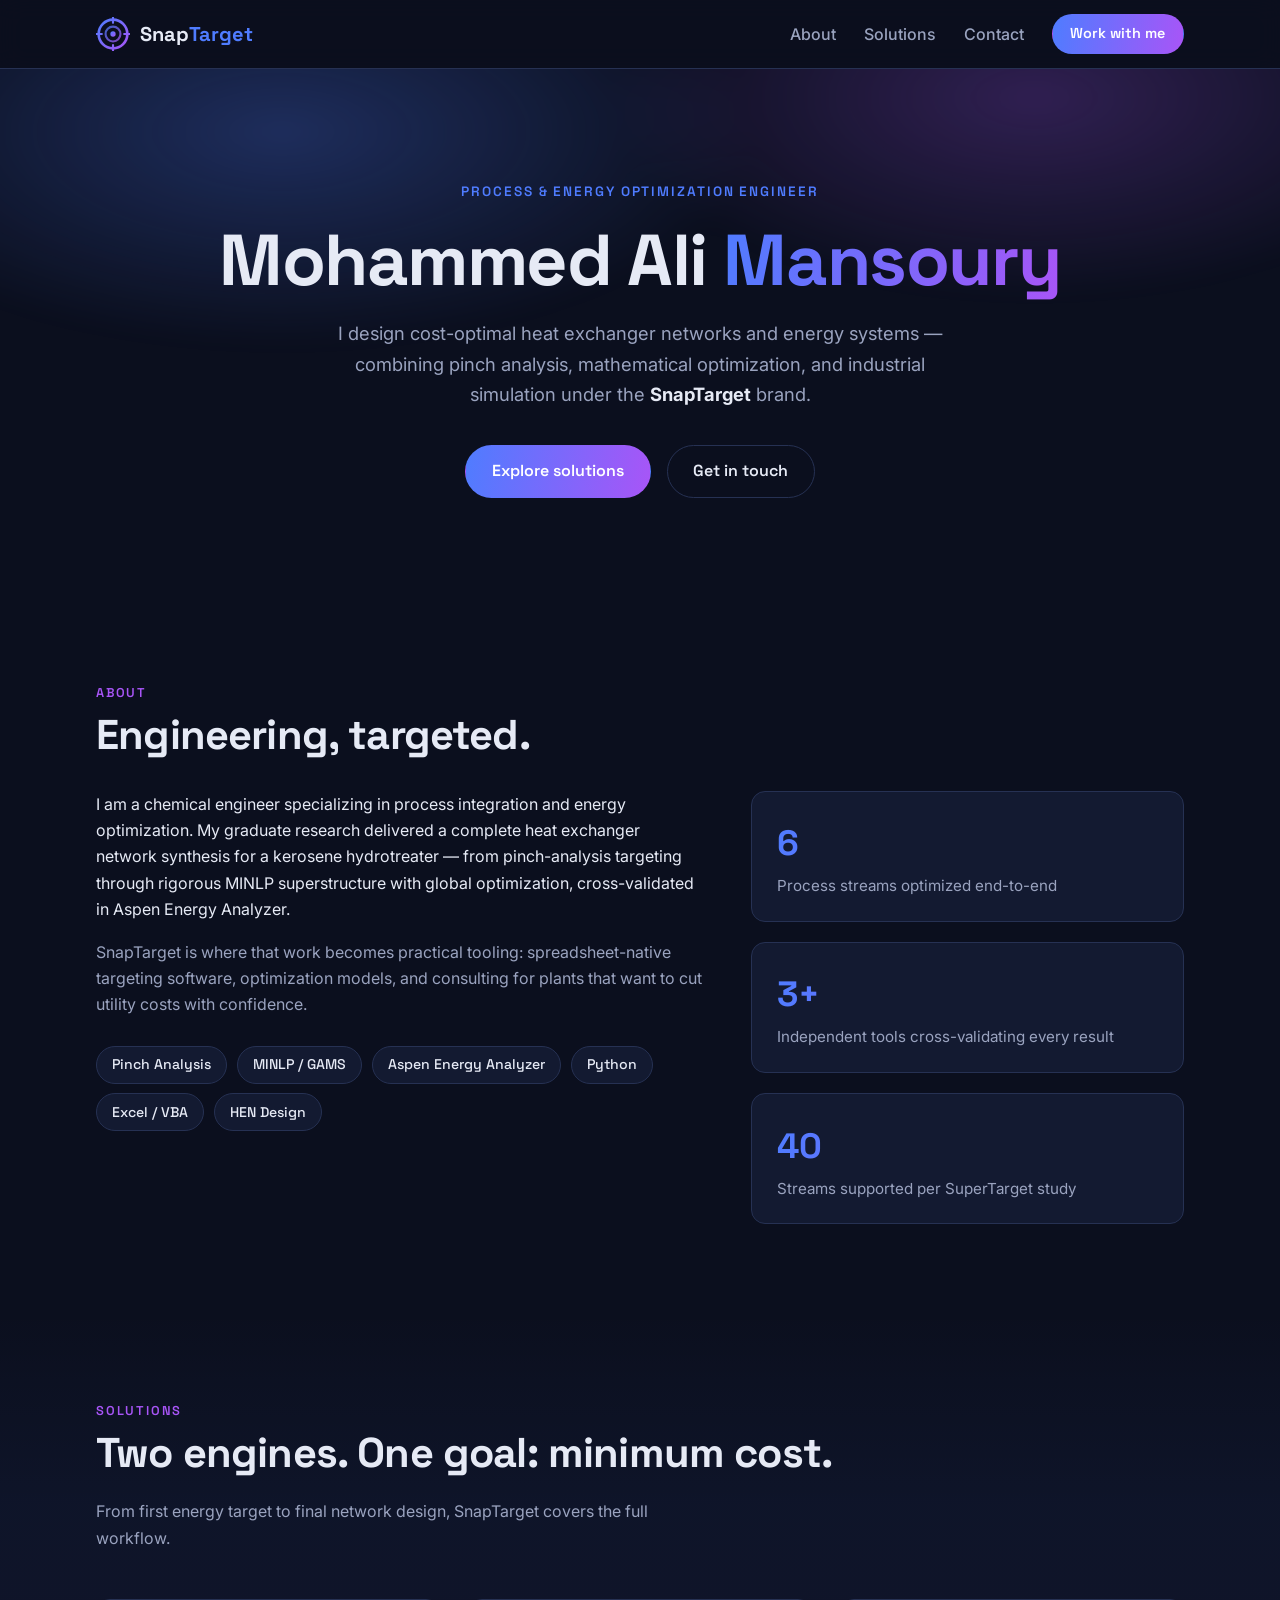
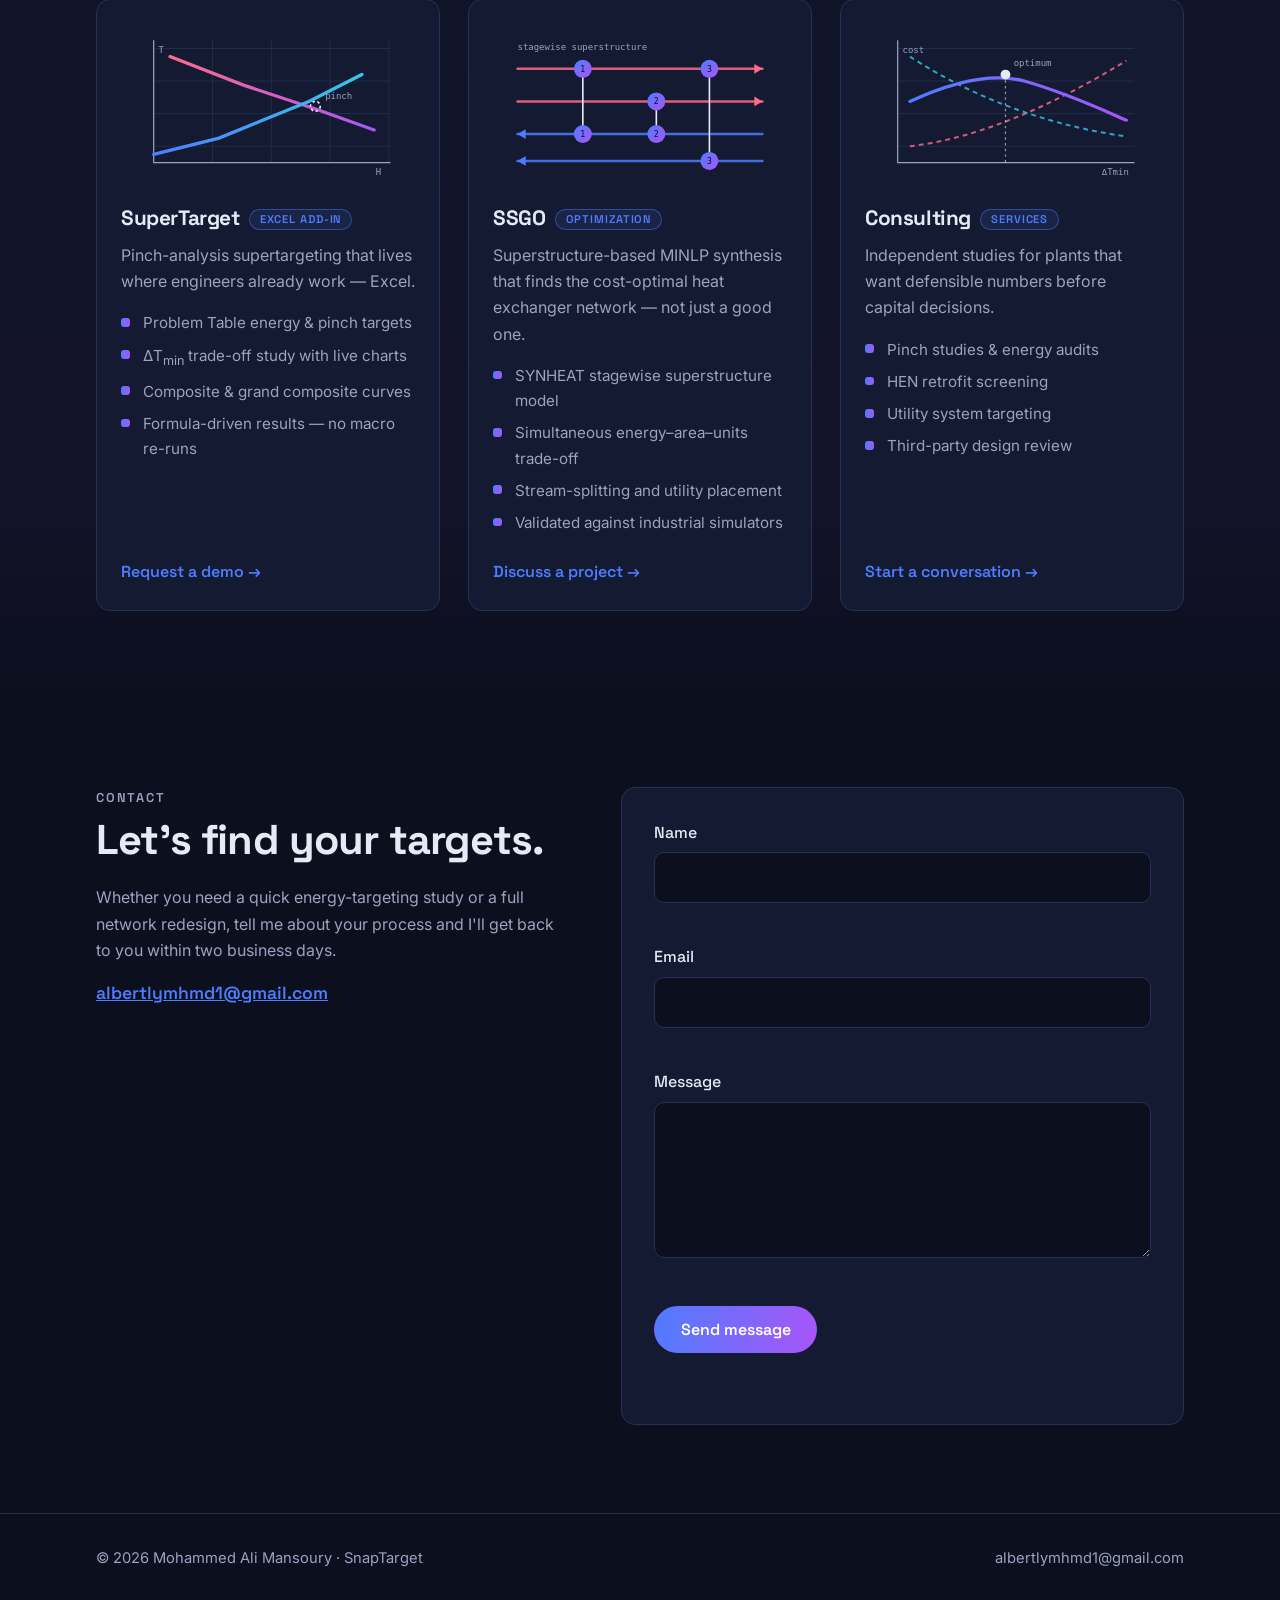
==== index.html @ 96bc67f3 "SnapTarget site: initial public release Co-Authored-By: Claude Fable 5 <noreply@anthropic.com>" ====
<!DOCTYPE html>
<html lang="en">
<head>
  <meta charset="UTF-8">
  <meta name="viewport" content="width=device-width, initial-scale=1.0">
  <meta name="description" content="SnapTarget — process &amp; energy optimization engineering by Mohammed Ali Mansoury. Pinch analysis, heat exchanger network synthesis, SuperTarget Excel add-in, and SSGO superstructure optimization.">
  <title>SnapTarget — Mohammed Ali Mansoury | Process &amp; Energy Optimization</title>

  <!-- Social link previews -->
  <meta property="og:type" content="website">
  <meta property="og:url" content="https://mohammad-ali02.github.io/snaptarget/">
  <meta property="og:title" content="SnapTarget — Mohammed Ali Mansoury | Process &amp; Energy Optimization">
  <meta property="og:description" content="Pinch analysis, heat exchanger network synthesis, the SuperTarget Excel add-in, and SSGO superstructure optimization — cost-optimal energy systems, engineered.">
  <meta property="og:image" content="https://mohammad-ali02.github.io/snaptarget/img/og-image.png">
  <meta property="og:image:width" content="1200">
  <meta property="og:image:height" content="630">
  <meta name="twitter:card" content="summary_large_image">
  <link rel="canonical" href="https://mohammad-ali02.github.io/snaptarget/">
  <meta name="theme-color" content="#0b0f1e">

  <!-- Fonts: Space Grotesk (headings) + Inter (body) -->
  <link rel="preconnect" href="https://fonts.googleapis.com">
  <link rel="preconnect" href="https://fonts.gstatic.com" crossorigin>
  <link href="https://fonts.googleapis.com/css2?family=Inter:wght@400;500;600&family=Space+Grotesk:wght@500;600;700&display=swap" rel="stylesheet">

  <link rel="stylesheet" href="css/style.css">
  <link rel="icon" type="image/svg+xml" href="img/logo-mark.svg">
</head>
<body>
  <a class="skip-link" href="#main">Skip to main content</a>

  <!-- ============ HEADER / NAV ============ -->
  <header class="site-header">
    <nav class="nav container" aria-label="Main navigation">
      <a class="brand" href="#top" aria-label="SnapTarget — home">
        <img src="img/logo-mark.svg" alt="" width="34" height="34">
        <span class="brand-name">Snap<span class="brand-accent">Target</span></span>
      </a>

      <button class="nav-toggle" aria-expanded="false" aria-controls="nav-menu">
        <span class="sr-only">Toggle navigation menu</span>
        <span class="nav-toggle-bar" aria-hidden="true"></span>
        <span class="nav-toggle-bar" aria-hidden="true"></span>
        <span class="nav-toggle-bar" aria-hidden="true"></span>
      </button>

      <ul id="nav-menu" class="nav-menu">
        <li><a href="#about">About</a></li>
        <li><a href="#solutions">Solutions</a></li>
        <li><a href="#contact">Contact</a></li>
        <li><a class="btn btn-sm btn-primary" href="#contact">Work with me</a></li>
      </ul>
    </nav>
  </header>

  <main id="main">
    <!-- ============ HERO ============ -->
    <section class="hero" id="top">
      <div class="hero-glow" aria-hidden="true"></div>
      <div class="container hero-inner">
        <p class="hero-kicker reveal">Process &amp; Energy Optimization Engineer</p>
        <h1 class="hero-title reveal">Mohammed Ali <span class="gradient-text">Mansoury</span></h1>
        <p class="hero-tagline reveal">
          I design cost-optimal heat exchanger networks and energy systems —
          combining pinch analysis, mathematical optimization, and industrial
          simulation under the <strong>SnapTarget</strong> brand.
        </p>
        <div class="hero-cta reveal">
          <a class="btn btn-primary" href="#solutions">Explore solutions</a>
          <a class="btn btn-ghost" href="#contact">Get in touch</a>
        </div>
      </div>
    </section>

    <!-- ============ ABOUT ============ -->
    <section class="section" id="about" aria-labelledby="about-title">
      <div class="container">
        <p class="section-kicker reveal">About</p>
        <h2 class="section-title reveal" id="about-title">Engineering, targeted.</h2>

        <div class="about-grid">
          <div class="about-text reveal">
            <p>
              I am a chemical engineer specializing in process integration and
              energy optimization. My graduate research delivered a complete
              heat exchanger network synthesis for a kerosene hydrotreater —
              from pinch-analysis targeting through rigorous MINLP superstructure
              with global optimization, cross-validated in Aspen Energy Analyzer.
            </p>
            <p>
              SnapTarget is where that work becomes practical tooling:
              spreadsheet-native targeting software, optimization models, and
              consulting for plants that want to cut utility costs with confidence.
            </p>
            <ul class="chips" aria-label="Core skills">
              <li>Pinch Analysis</li>
              <li>MINLP / GAMS</li>
              <li>Aspen Energy Analyzer</li>
              <li>Python</li>
              <li>Excel / VBA</li>
              <li>HEN Design</li>
            </ul>
          </div>

          <div class="stats reveal" role="list" aria-label="Highlights">
            <div class="stat" role="listitem">
              <span class="stat-value gradient-text">6</span>
              <span class="stat-label">Process streams optimized end-to-end</span>
            </div>
            <div class="stat" role="listitem">
              <span class="stat-value gradient-text">3+</span>
              <span class="stat-label">Independent tools cross-validating every result</span>
            </div>
            <div class="stat" role="listitem">
              <span class="stat-value gradient-text">40</span>
              <span class="stat-label">Streams supported per SuperTarget study</span>
            </div>
          </div>
        </div>
      </div>
    </section>

    <!-- ============ SOLUTIONS ============ -->
    <section class="section section-alt" id="solutions" aria-labelledby="solutions-title">
      <div class="container">
        <p class="section-kicker reveal">Solutions</p>
        <h2 class="section-title reveal" id="solutions-title">Two engines. One goal: minimum cost.</h2>
        <p class="section-lead reveal">
          From first energy target to final network design, SnapTarget covers the
          full workflow.
        </p>

        <div class="cards">
          <!-- SuperTarget -->
          <article class="card reveal">
            <img class="card-art" src="img/supertarget.svg" alt="Illustration of composite curves and a trade-off chart" width="360" height="200">
            <h3 class="card-title">SuperTarget <span class="tag">Excel Add-in</span></h3>
            <p>Pinch-analysis supertargeting that lives where engineers already work — Excel.</p>
            <ul class="card-list">
              <li>Problem Table energy &amp; pinch targets</li>
              <li>ΔT<sub>min</sub> trade-off study with live charts</li>
              <li>Composite &amp; grand composite curves</li>
              <li>Formula-driven results — no macro re-runs</li>
            </ul>
            <a class="card-link" href="#contact">Request a demo <span aria-hidden="true">→</span></a>
          </article>

          <!-- SSGO -->
          <article class="card reveal">
            <img class="card-art" src="img/ssgo.svg" alt="Illustration of a heat exchanger network superstructure" width="360" height="200">
            <h3 class="card-title">SSGO <span class="tag">Optimization</span></h3>
            <p>Superstructure-based MINLP synthesis that finds the cost-optimal heat exchanger network — not just a good one.</p>
            <ul class="card-list">
              <li>SYNHEAT stagewise superstructure model</li>
              <li>Simultaneous energy–area–units trade-off</li>
              <li>Stream-splitting and utility placement</li>
              <li>Validated against industrial simulators</li>
            </ul>
            <a class="card-link" href="#contact">Discuss a project <span aria-hidden="true">→</span></a>
          </article>

          <!-- Consulting -->
          <article class="card reveal">
            <img class="card-art" src="img/consulting.svg" alt="Illustration of a process flow diagram with an upward trend line" width="360" height="200">
            <h3 class="card-title">Consulting <span class="tag">Services</span></h3>
            <p>Independent studies for plants that want defensible numbers before capital decisions.</p>
            <ul class="card-list">
              <li>Pinch studies &amp; energy audits</li>
              <li>HEN retrofit screening</li>
              <li>Utility system targeting</li>
              <li>Third-party design review</li>
            </ul>
            <a class="card-link" href="#contact">Start a conversation <span aria-hidden="true">→</span></a>
          </article>
        </div>
      </div>
    </section>

    <!-- ============ CONTACT ============ -->
    <section class="section" id="contact" aria-labelledby="contact-title">
      <div class="container contact-grid">
        <div class="contact-intro reveal">
          <p class="section-kicker">Contact</p>
          <h2 class="section-title" id="contact-title">Let's find your targets.</h2>
          <p>
            Whether you need a quick energy-targeting study or a full network
            redesign, tell me about your process and I'll get back to you within
            two business days.
          </p>
          <p class="contact-email">
            <a href="mailto:albertlymhmd1@gmail.com">albertlymhmd1@gmail.com</a>
          </p>
        </div>

        <form class="contact-form reveal" id="contact-form" novalidate>
          <div class="field">
            <label for="cf-name">Name</label>
            <input id="cf-name" name="name" type="text" autocomplete="name" required>
            <p class="field-error" id="cf-name-error" aria-live="polite"></p>
          </div>
          <div class="field">
            <label for="cf-email">Email</label>
            <input id="cf-email" name="email" type="email" autocomplete="email" required>
            <p class="field-error" id="cf-email-error" aria-live="polite"></p>
          </div>
          <div class="field">
            <label for="cf-message">Message</label>
            <textarea id="cf-message" name="message" rows="5" required></textarea>
            <p class="field-error" id="cf-message-error" aria-live="polite"></p>
          </div>
          <button class="btn btn-primary" type="submit">Send message</button>
          <p class="form-status" id="form-status" role="status" aria-live="polite"></p>
        </form>
      </div>
    </section>
  </main>

  <!-- ============ FOOTER ============ -->
  <footer class="site-footer">
    <div class="container footer-inner">
      <p>© 2026 Mohammed Ali Mansoury · SnapTarget</p>
      <ul class="footer-links" aria-label="Contact links">
        <li><a href="mailto:albertlymhmd1@gmail.com">albertlymhmd1@gmail.com</a></li>
      </ul>
    </div>
  </footer>

  <script src="js/main.js" defer></script>
</body>
</html>
---- css/style.css ----
/* ============================================================
   SnapTarget — design system
   Palette: futuristic blue → purple on deep navy
   ============================================================ */
:root {
  --bg: #0b0f1e;
  --surface: #131a31;
  --surface-2: #1a2340;
  --border: #263153;
  --primary: #4f7cff;
  --accent: #a855f7;
  --gradient: linear-gradient(100deg, var(--primary), var(--accent));
  --text: #e6eaf5;
  --muted: #9aa3bf;
  --error: #ff7a8a;
  --success: #4fd6a5;
  --radius: 14px;
  --font-head: "Space Grotesk", "Segoe UI", system-ui, sans-serif;
  --font-body: "Inter", "Segoe UI", system-ui, sans-serif;
}

*, *::before, *::after { box-sizing: border-box; }

html { scroll-behavior: smooth; }

body {
  margin: 0;
  background: var(--bg);
  color: var(--text);
  font-family: var(--font-body);
  font-size: 1rem;
  line-height: 1.65;
  -webkit-font-smoothing: antialiased;
}

img { max-width: 100%; height: auto; display: block; }

h1, h2, h3 {
  font-family: var(--font-head);
  line-height: 1.15;
  margin: 0 0 0.5em;
  letter-spacing: -0.02em;
}

p { margin: 0 0 1em; }

a { color: var(--primary); }
a:hover { color: var(--accent); }

.container {
  width: min(100% - 2.5rem, 68rem);
  margin-inline: auto;
}

.sr-only {
  position: absolute; width: 1px; height: 1px;
  padding: 0; margin: -1px; overflow: hidden;
  clip: rect(0 0 0 0); white-space: nowrap; border: 0;
}

.skip-link {
  position: absolute; left: 1rem; top: -3rem;
  background: var(--primary); color: #fff;
  padding: 0.5rem 1rem; border-radius: 0 0 8px 8px;
  z-index: 100; transition: top 0.2s;
}
.skip-link:focus { top: 0; color: #fff; }

:focus-visible {
  outline: 2px solid var(--accent);
  outline-offset: 3px;
  border-radius: 4px;
}

.gradient-text {
  background: var(--gradient);
  -webkit-background-clip: text;
  background-clip: text;
  color: transparent;
}

/* ============ Buttons ============ */
.btn {
  display: inline-block;
  font-family: var(--font-head);
  font-weight: 600;
  font-size: 1rem;
  padding: 0.75rem 1.6rem;
  border-radius: 999px;
  border: 1px solid transparent;
  text-decoration: none;
  cursor: pointer;
  transition: transform 0.2s, box-shadow 0.2s, background-color 0.2s;
}
.btn-primary {
  background: var(--gradient);
  color: #fff;
}
.btn-primary:hover {
  color: #fff;
  transform: translateY(-2px);
  box-shadow: 0 8px 28px rgba(120, 100, 255, 0.35);
}
.btn-ghost {
  color: var(--text);
  border-color: var(--border);
  background: transparent;
}
.btn-ghost:hover {
  color: var(--text);
  border-color: var(--primary);
  transform: translateY(-2px);
}
.btn-sm { padding: 0.45rem 1.1rem; font-size: 0.9rem; }

/* ============ Header / nav ============ */
.site-header {
  position: sticky;
  top: 0;
  z-index: 50;
  background: rgba(11, 15, 30, 0.82);
  backdrop-filter: blur(12px);
  border-bottom: 1px solid var(--border);
}

.nav {
  display: flex;
  align-items: center;
  justify-content: space-between;
  gap: 1rem;
  min-height: 4.25rem;
}

.brand {
  display: flex;
  align-items: center;
  gap: 0.6rem;
  text-decoration: none;
}
.brand-name {
  font-family: var(--font-head);
  font-weight: 700;
  font-size: 1.25rem;
  color: var(--text);
}
.brand-accent { color: var(--primary); }

.nav-menu {
  display: flex;
  align-items: center;
  gap: 1.75rem;
  list-style: none;
  margin: 0;
  padding: 0;
}
.nav-menu a:not(.btn) {
  color: var(--muted);
  text-decoration: none;
  font-weight: 500;
  transition: color 0.2s;
}
.nav-menu a:not(.btn):hover { color: var(--text); }

.nav-toggle {
  display: none;
  flex-direction: column;
  gap: 5px;
  background: none;
  border: 0;
  padding: 0.6rem;
  cursor: pointer;
}
.nav-toggle-bar {
  width: 24px; height: 2px;
  background: var(--text);
  border-radius: 2px;
  transition: transform 0.25s, opacity 0.25s;
}
.nav-toggle[aria-expanded="true"] .nav-toggle-bar:nth-child(2) { transform: translateY(7px) rotate(45deg); }
.nav-toggle[aria-expanded="true"] .nav-toggle-bar:nth-child(3) { opacity: 0; }
.nav-toggle[aria-expanded="true"] .nav-toggle-bar:nth-child(4) { transform: translateY(-7px) rotate(-45deg); }

/* ============ Hero ============ */
.hero {
  position: relative;
  overflow: hidden;
  padding: 7rem 0 6rem;
  text-align: center;
}

.hero-glow {
  position: absolute;
  inset: -40% -20% auto;
  height: 130%;
  background:
    radial-gradient(38% 45% at 30% 40%, rgba(79, 124, 255, 0.28), transparent 70%),
    radial-gradient(34% 42% at 72% 35%, rgba(168, 85, 247, 0.24), transparent 70%);
  filter: blur(10px);
  animation: glow-drift 14s ease-in-out infinite alternate;
  pointer-events: none;
}

@keyframes glow-drift {
  from { transform: translate3d(-2%, 0, 0) scale(1); }
  to   { transform: translate3d(2%, 3%, 0) scale(1.06); }
}

.hero-inner { position: relative; }

.hero-kicker {
  font-family: var(--font-head);
  font-weight: 600;
  letter-spacing: 0.14em;
  text-transform: uppercase;
  font-size: 0.85rem;
  color: var(--primary);
  margin-bottom: 1rem;
}

.hero-title {
  font-size: clamp(2.5rem, 7vw, 4.5rem);
  font-weight: 700;
  margin-bottom: 1rem;
}

.hero-tagline {
  max-width: 40rem;
  margin: 0 auto 2.25rem;
  color: var(--muted);
  font-size: 1.15rem;
}
.hero-tagline strong { color: var(--text); }

.hero-cta {
  display: flex;
  justify-content: center;
  flex-wrap: wrap;
  gap: 1rem;
}

/* ============ Sections ============ */
.section { padding: 5.5rem 0; }
.section-alt {
  background: linear-gradient(180deg, transparent, rgba(79, 124, 255, 0.05) 20%, rgba(168, 85, 247, 0.05) 80%, transparent);
}

.section-kicker {
  font-family: var(--font-head);
  font-weight: 600;
  letter-spacing: 0.14em;
  text-transform: uppercase;
  font-size: 0.8rem;
  color: var(--accent);
  margin-bottom: 0.5rem;
}

.section-title { font-size: clamp(1.8rem, 4vw, 2.6rem); }

.section-lead {
  color: var(--muted);
  max-width: 38rem;
  margin-bottom: 3rem;
}

/* ============ About ============ */
.about-grid {
  display: grid;
  grid-template-columns: 1.4fr 1fr;
  gap: 3rem;
  margin-top: 2rem;
  align-items: start;
}

.about-text p { color: var(--muted); }
.about-text p:first-child { color: var(--text); }

.chips {
  display: flex;
  flex-wrap: wrap;
  gap: 0.6rem;
  list-style: none;
  padding: 0;
  margin: 1.75rem 0 0;
}
.chips li {
  font-family: var(--font-head);
  font-size: 0.88rem;
  font-weight: 500;
  padding: 0.4rem 0.95rem;
  border: 1px solid var(--border);
  border-radius: 999px;
  background: var(--surface);
}

.stats { display: grid; gap: 1.25rem; }
.stat {
  background: var(--surface);
  border: 1px solid var(--border);
  border-radius: var(--radius);
  padding: 1.4rem 1.6rem;
}
.stat-value {
  font-family: var(--font-head);
  font-size: 2.2rem;
  font-weight: 700;
  display: block;
}
.stat-label { color: var(--muted); font-size: 0.95rem; }

/* ============ Cards ============ */
.cards {
  display: grid;
  grid-template-columns: repeat(3, 1fr);
  gap: 1.75rem;
}

.card {
  display: flex;
  flex-direction: column;
  background: var(--surface);
  border: 1px solid var(--border);
  border-radius: var(--radius);
  padding: 1.5rem;
  transition: transform 0.25s, border-color 0.25s, box-shadow 0.25s;
}
.card:hover {
  transform: translateY(-6px);
  border-color: rgba(124, 104, 255, 0.55);
  box-shadow: 0 18px 44px rgba(80, 70, 220, 0.18);
}

.card-art {
  width: 100%;
  border-radius: 10px;
  margin-bottom: 1.25rem;
  background: var(--surface-2);
}

.card-title {
  font-size: 1.3rem;
  display: flex;
  align-items: center;
  gap: 0.6rem;
  flex-wrap: wrap;
}

.tag {
  font-size: 0.7rem;
  font-weight: 600;
  letter-spacing: 0.08em;
  text-transform: uppercase;
  color: var(--primary);
  border: 1px solid rgba(79, 124, 255, 0.45);
  background: rgba(79, 124, 255, 0.1);
  padding: 0.2rem 0.6rem;
  border-radius: 999px;
}

.card > p { color: var(--muted); }

.card-list {
  margin: 0 0 1.5rem;
  padding: 0;
  list-style: none;
  color: var(--muted);
  font-size: 0.95rem;
  display: grid;
  gap: 0.45rem;
}
.card-list li { padding-left: 1.4rem; position: relative; }
.card-list li::before {
  content: "";
  position: absolute;
  left: 0; top: 0.5em;
  width: 0.55rem; height: 0.55rem;
  border-radius: 3px;
  background: var(--gradient);
}

.card-link {
  margin-top: auto;
  font-family: var(--font-head);
  font-weight: 600;
  text-decoration: none;
}

/* ============ Contact ============ */
.contact-grid {
  display: grid;
  grid-template-columns: 1fr 1.2fr;
  gap: 3.5rem;
  align-items: start;
}

.contact-intro p { color: var(--muted); }
.contact-email a {
  font-family: var(--font-head);
  font-weight: 600;
  font-size: 1.1rem;
}

.contact-form {
  background: var(--surface);
  border: 1px solid var(--border);
  border-radius: var(--radius);
  padding: 2rem;
}

.field { margin-bottom: 1.25rem; }

.field label {
  display: block;
  font-family: var(--font-head);
  font-weight: 500;
  margin-bottom: 0.4rem;
}

.field input,
.field textarea {
  width: 100%;
  font: inherit;
  color: var(--text);
  background: var(--bg);
  border: 1px solid var(--border);
  border-radius: 10px;
  padding: 0.7rem 0.9rem;
  transition: border-color 0.2s;
}
.field input:focus,
.field textarea:focus {
  outline: none;
  border-color: var(--primary);
  box-shadow: 0 0 0 3px rgba(79, 124, 255, 0.22);
}
.field textarea { resize: vertical; }

.field.invalid input,
.field.invalid textarea { border-color: var(--error); }

.field-error {
  color: var(--error);
  font-size: 0.85rem;
  min-height: 1.2em;
  margin: 0.3rem 0 0;
}

.form-status {
  margin: 1rem 0 0;
  font-weight: 500;
  min-height: 1.4em;
}
.form-status.ok { color: var(--success); }
.form-status.err { color: var(--error); }

/* ============ Footer ============ */
.site-footer {
  border-top: 1px solid var(--border);
  padding: 2rem 0;
  color: var(--muted);
  font-size: 0.92rem;
}
.footer-inner {
  display: flex;
  justify-content: space-between;
  align-items: center;
  flex-wrap: wrap;
  gap: 1rem;
}
.footer-inner p { margin: 0; }
.footer-links {
  display: flex;
  gap: 1.5rem;
  list-style: none;
  margin: 0;
  padding: 0;
}
.footer-links a { color: var(--muted); text-decoration: none; }
.footer-links a:hover { color: var(--text); }

/* ============ Reveal-on-scroll ============ */
.reveal {
  opacity: 0;
  transform: translateY(22px);
  transition: opacity 0.6s ease-out, transform 0.6s ease-out;
}
.reveal.visible {
  opacity: 1;
  transform: none;
}
/* If JS never runs, content must stay visible */
.no-js .reveal { opacity: 1; transform: none; }

/* ============ Reduced motion ============ */
@media (prefers-reduced-motion: reduce) {
  html { scroll-behavior: auto; }
  .hero-glow { animation: none; }
  .reveal { opacity: 1; transform: none; transition: none; }
  .btn, .card { transition: none; }
  .card:hover, .btn:hover { transform: none; }
}

/* ============ Responsive ============ */
@media (max-width: 1024px) {
  .cards { grid-template-columns: repeat(2, 1fr); }
}

@media (max-width: 768px) {
  .nav-toggle { display: flex; }

  .nav-menu {
    position: absolute;
    top: 100%;
    left: 0;
    right: 0;
    flex-direction: column;
    align-items: stretch;
    gap: 0;
    background: var(--surface);
    border-bottom: 1px solid var(--border);
    padding: 0.5rem 1.25rem 1.25rem;
    display: none;
  }
  .nav-menu.open { display: flex; }
  .nav-menu li { padding: 0.55rem 0; }
  .nav-menu .btn { text-align: center; margin-top: 0.5rem; }

  .hero { padding: 4.5rem 0 4rem; }
  .section { padding: 3.75rem 0; }

  .about-grid,
  .contact-grid { grid-template-columns: 1fr; gap: 2.25rem; }
}

@media (max-width: 640px) {
  .cards { grid-template-columns: 1fr; }
  .contact-form { padding: 1.4rem; }
  .footer-inner { justify-content: center; text-align: center; }
}
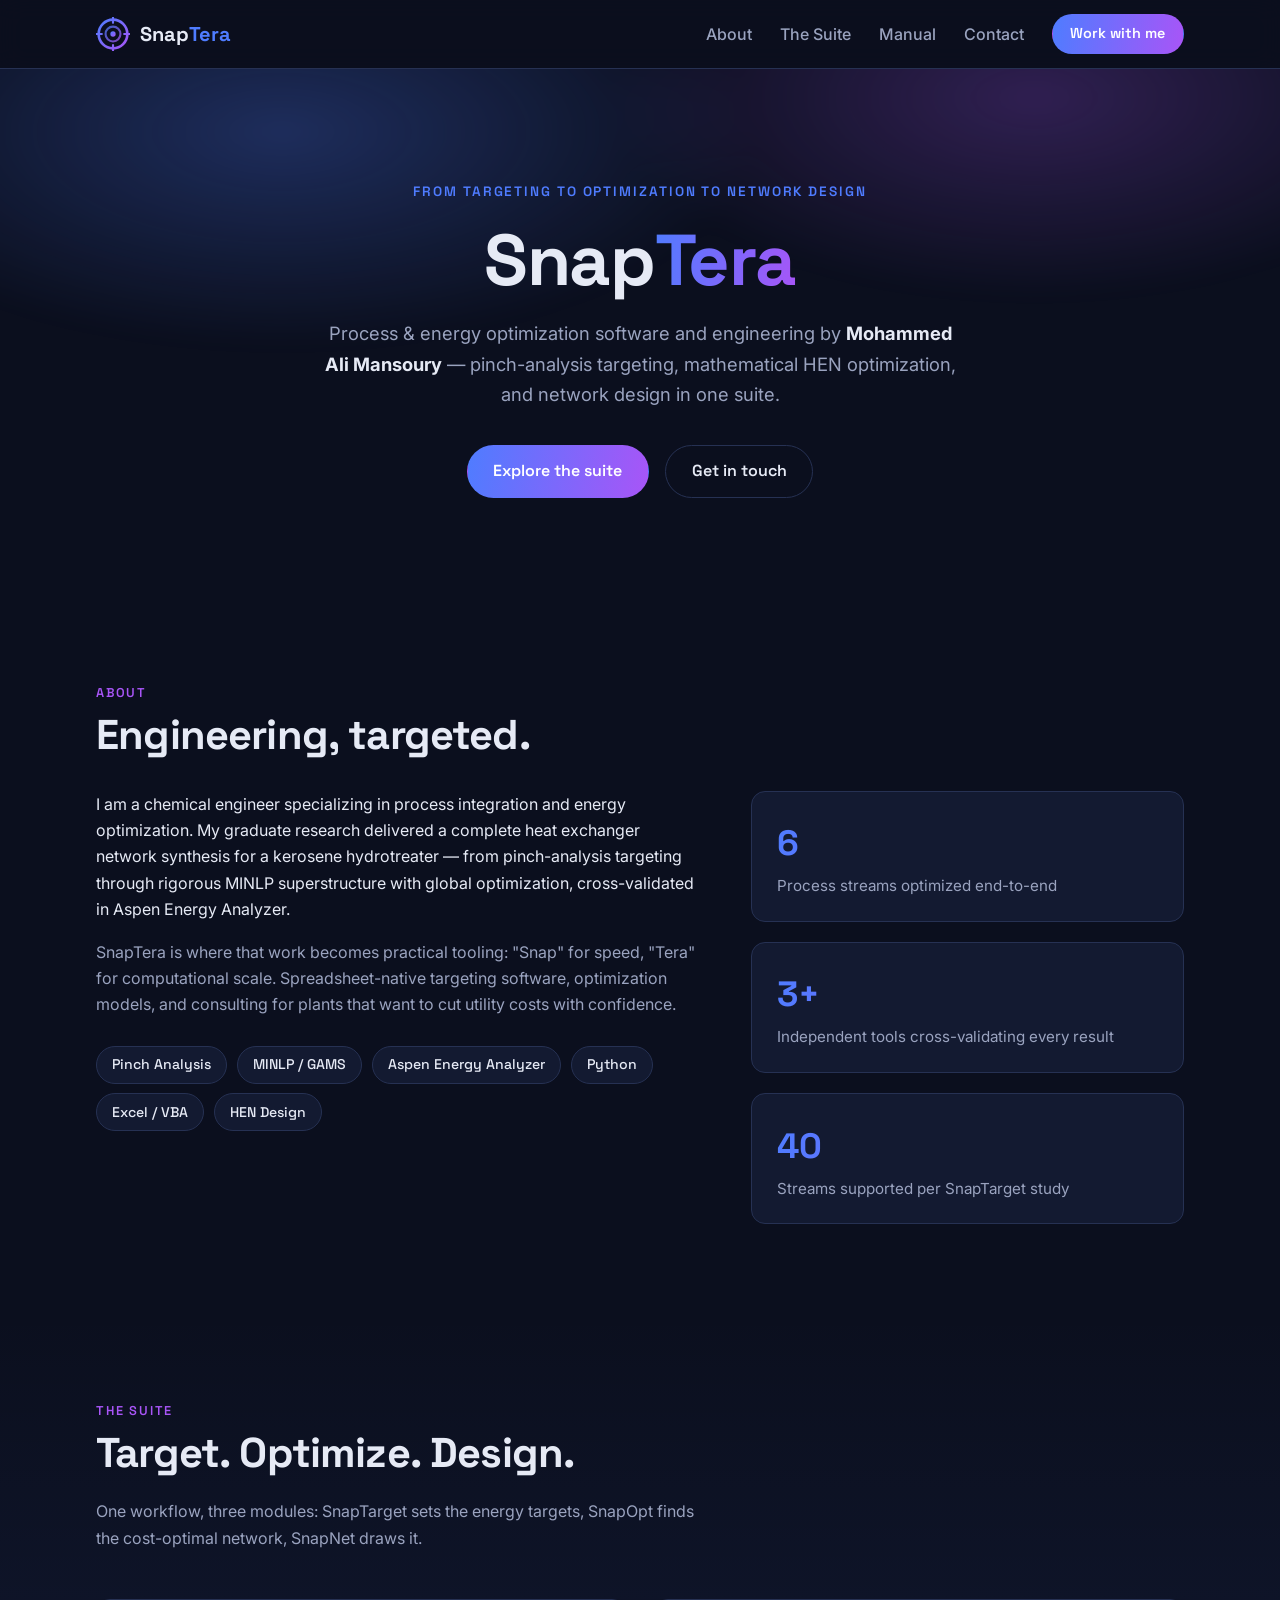
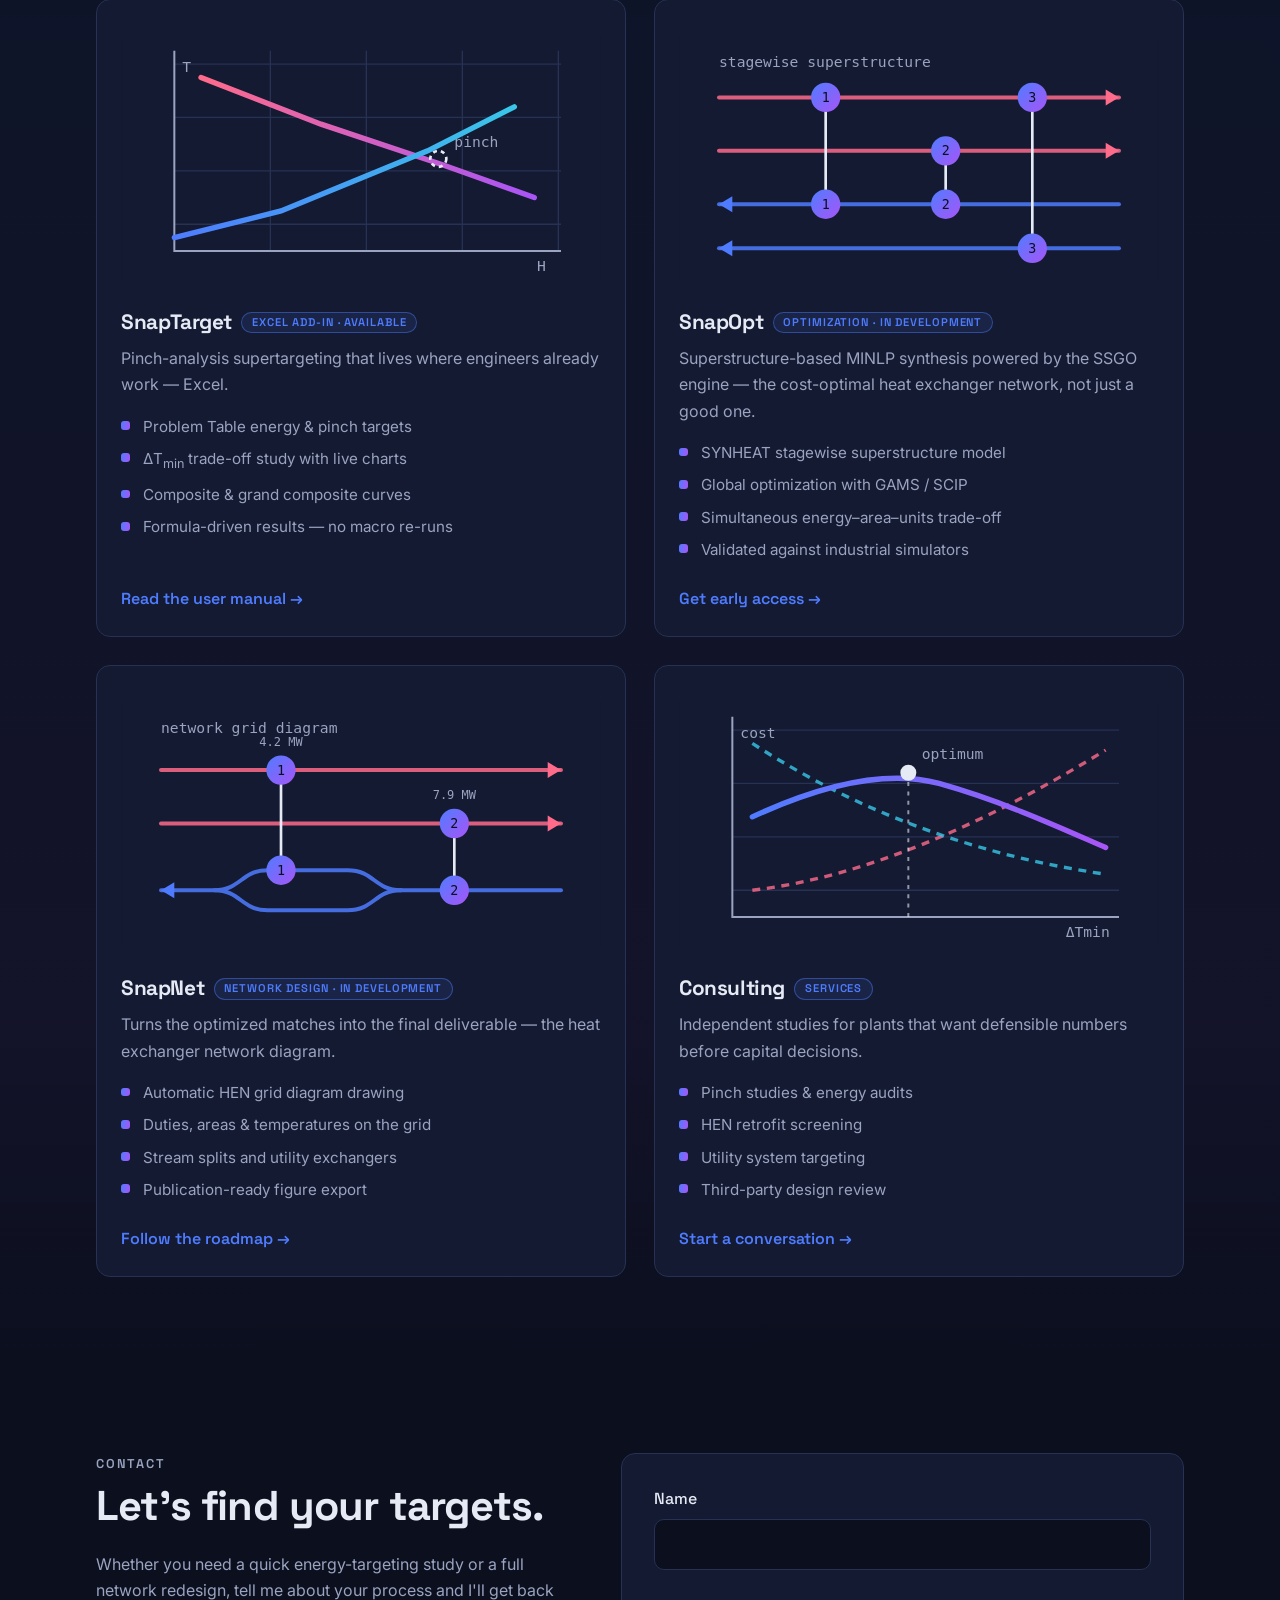
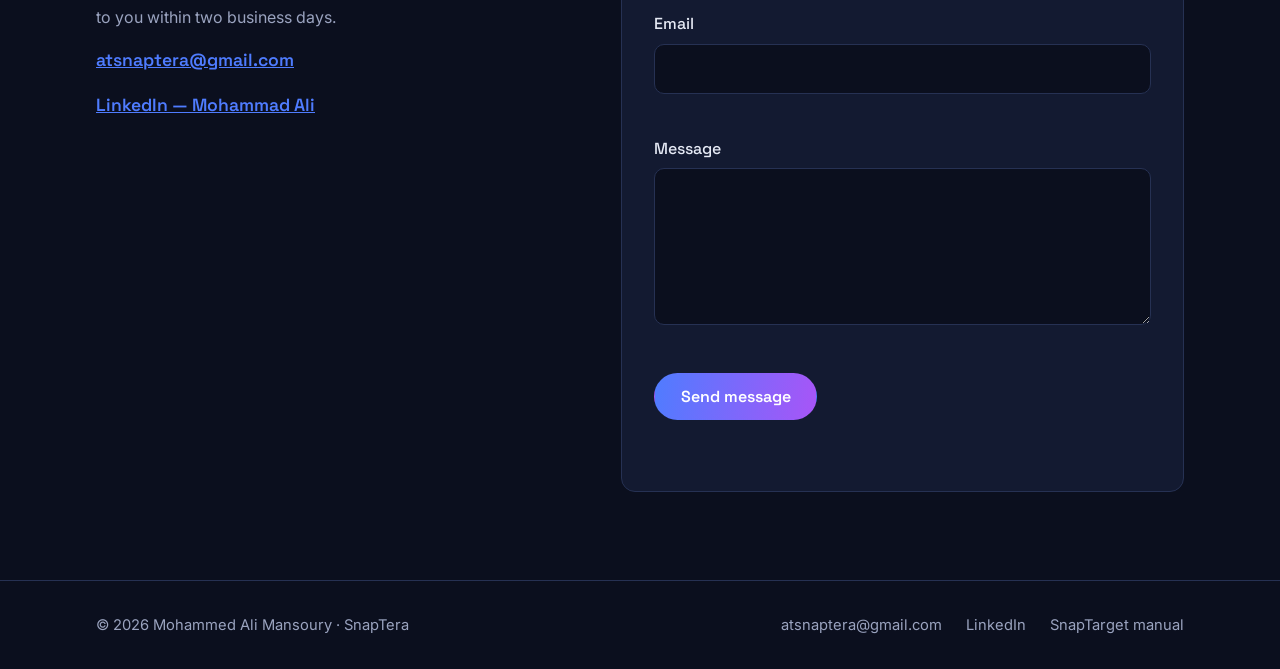
==== commit de912cc0: "Rebrand to SnapTera: umbrella brand, suite cards, SnapTarget user manual - SnapTera umbrella (SnapTa" ====
--- a/index.html
+++ b/index.html
@@ -3,19 +3,19 @@
 <head>
   <meta charset="UTF-8">
   <meta name="viewport" content="width=device-width, initial-scale=1.0">
-  <meta name="description" content="SnapTarget — process &amp; energy optimization engineering by Mohammed Ali Mansoury. Pinch analysis, heat exchanger network synthesis, SuperTarget Excel add-in, and SSGO superstructure optimization.">
-  <title>SnapTarget — Mohammed Ali Mansoury | Process &amp; Energy Optimization</title>
+  <meta name="description" content="SnapTera — process &amp; energy optimization software and engineering by Mohammed Ali Mansoury. SnapTarget pinch-analysis Excel add-in, SnapOpt HEN optimization, SnapNet network design.">
+  <title>SnapTera — From Targeting to Optimization to Network Design</title>
 
   <!-- Social link previews -->
   <meta property="og:type" content="website">
-  <meta property="og:url" content="https://mohammad-ali02.github.io/snaptarget/">
-  <meta property="og:title" content="SnapTarget — Mohammed Ali Mansoury | Process &amp; Energy Optimization">
-  <meta property="og:description" content="Pinch analysis, heat exchanger network synthesis, the SuperTarget Excel add-in, and SSGO superstructure optimization — cost-optimal energy systems, engineered.">
-  <meta property="og:image" content="https://mohammad-ali02.github.io/snaptarget/img/og-image.png">
+  <meta property="og:url" content="https://mohammad-ali02.github.io/snaptera/">
+  <meta property="og:title" content="SnapTera — From Targeting to Optimization to Network Design">
+  <meta property="og:description" content="The SnapTera suite: SnapTarget pinch-analysis targeting in Excel, SnapOpt superstructure HEN optimization, and SnapNet network design — cost-optimal energy systems, engineered.">
+  <meta property="og:image" content="https://mohammad-ali02.github.io/snaptera/img/og-image.png">
   <meta property="og:image:width" content="1200">
   <meta property="og:image:height" content="630">
   <meta name="twitter:card" content="summary_large_image">
-  <link rel="canonical" href="https://mohammad-ali02.github.io/snaptarget/">
+  <link rel="canonical" href="https://mohammad-ali02.github.io/snaptera/">
   <meta name="theme-color" content="#0b0f1e">
 
   <!-- Fonts: Space Grotesk (headings) + Inter (body) -->
@@ -32,9 +32,9 @@
   <!-- ============ HEADER / NAV ============ -->
   <header class="site-header">
     <nav class="nav container" aria-label="Main navigation">
-      <a class="brand" href="#top" aria-label="SnapTarget — home">
+      <a class="brand" href="#top" aria-label="SnapTera — home">
         <img src="img/logo-mark.svg" alt="" width="34" height="34">
-        <span class="brand-name">Snap<span class="brand-accent">Target</span></span>
+        <span class="brand-name">Snap<span class="brand-accent">Tera</span></span>
       </a>
 
       <button class="nav-toggle" aria-expanded="false" aria-controls="nav-menu">
@@ -46,7 +46,8 @@
 
       <ul id="nav-menu" class="nav-menu">
         <li><a href="#about">About</a></li>
-        <li><a href="#solutions">Solutions</a></li>
+        <li><a href="#suite">The Suite</a></li>
+        <li><a href="manual.html">Manual</a></li>
         <li><a href="#contact">Contact</a></li>
         <li><a class="btn btn-sm btn-primary" href="#contact">Work with me</a></li>
       </ul>
@@ -58,15 +59,15 @@
     <section class="hero" id="top">
       <div class="hero-glow" aria-hidden="true"></div>
       <div class="container hero-inner">
-        <p class="hero-kicker reveal">Process &amp; Energy Optimization Engineer</p>
-        <h1 class="hero-title reveal">Mohammed Ali <span class="gradient-text">Mansoury</span></h1>
+        <p class="hero-kicker reveal">From Targeting to Optimization to Network Design</p>
+        <h1 class="hero-title reveal">Snap<span class="gradient-text">Tera</span></h1>
         <p class="hero-tagline reveal">
-          I design cost-optimal heat exchanger networks and energy systems —
-          combining pinch analysis, mathematical optimization, and industrial
-          simulation under the <strong>SnapTarget</strong> brand.
+          Process &amp; energy optimization software and engineering by
+          <strong>Mohammed Ali Mansoury</strong> — pinch-analysis targeting,
+          mathematical HEN optimization, and network design in one suite.
         </p>
         <div class="hero-cta reveal">
-          <a class="btn btn-primary" href="#solutions">Explore solutions</a>
+          <a class="btn btn-primary" href="#suite">Explore the suite</a>
           <a class="btn btn-ghost" href="#contact">Get in touch</a>
         </div>
       </div>
@@ -88,9 +89,10 @@
               with global optimization, cross-validated in Aspen Energy Analyzer.
             </p>
             <p>
-              SnapTarget is where that work becomes practical tooling:
-              spreadsheet-native targeting software, optimization models, and
-              consulting for plants that want to cut utility costs with confidence.
+              SnapTera is where that work becomes practical tooling: "Snap" for
+              speed, "Tera" for computational scale. Spreadsheet-native targeting
+              software, optimization models, and consulting for plants that want
+              to cut utility costs with confidence.
             </p>
             <ul class="chips" aria-label="Core skills">
               <li>Pinch Analysis</li>
@@ -113,28 +115,28 @@
             </div>
             <div class="stat" role="listitem">
               <span class="stat-value gradient-text">40</span>
-              <span class="stat-label">Streams supported per SuperTarget study</span>
+              <span class="stat-label">Streams supported per SnapTarget study</span>
             </div>
           </div>
         </div>
       </div>
     </section>
 
-    <!-- ============ SOLUTIONS ============ -->
-    <section class="section section-alt" id="solutions" aria-labelledby="solutions-title">
+    <!-- ============ SUITE ============ -->
+    <section class="section section-alt" id="suite" aria-labelledby="suite-title">
       <div class="container">
-        <p class="section-kicker reveal">Solutions</p>
-        <h2 class="section-title reveal" id="solutions-title">Two engines. One goal: minimum cost.</h2>
+        <p class="section-kicker reveal">The Suite</p>
+        <h2 class="section-title reveal" id="suite-title">Target. Optimize. Design.</h2>
         <p class="section-lead reveal">
-          From first energy target to final network design, SnapTarget covers the
-          full workflow.
+          One workflow, three modules: SnapTarget sets the energy targets,
+          SnapOpt finds the cost-optimal network, SnapNet draws it.
         </p>
 
-        <div class="cards">
-          <!-- SuperTarget -->
+        <div class="cards cards-2x2">
+          <!-- SnapTarget -->
           <article class="card reveal">
             <img class="card-art" src="img/supertarget.svg" alt="Illustration of composite curves and a trade-off chart" width="360" height="200">
-            <h3 class="card-title">SuperTarget <span class="tag">Excel Add-in</span></h3>
+            <h3 class="card-title">SnapTarget <span class="tag">Excel Add-in · Available</span></h3>
             <p>Pinch-analysis supertargeting that lives where engineers already work — Excel.</p>
             <ul class="card-list">
               <li>Problem Table energy &amp; pinch targets</li>
@@ -142,21 +144,35 @@
               <li>Composite &amp; grand composite curves</li>
               <li>Formula-driven results — no macro re-runs</li>
             </ul>
-            <a class="card-link" href="#contact">Request a demo <span aria-hidden="true">→</span></a>
-          </article>
-
-          <!-- SSGO -->
+            <a class="card-link" href="manual.html">Read the user manual <span aria-hidden="true">→</span></a>
+          </article>
+
+          <!-- SnapOpt -->
           <article class="card reveal">
             <img class="card-art" src="img/ssgo.svg" alt="Illustration of a heat exchanger network superstructure" width="360" height="200">
-            <h3 class="card-title">SSGO <span class="tag">Optimization</span></h3>
-            <p>Superstructure-based MINLP synthesis that finds the cost-optimal heat exchanger network — not just a good one.</p>
+            <h3 class="card-title">SnapOpt <span class="tag">Optimization · In development</span></h3>
+            <p>Superstructure-based MINLP synthesis powered by the SSGO engine — the cost-optimal heat exchanger network, not just a good one.</p>
             <ul class="card-list">
               <li>SYNHEAT stagewise superstructure model</li>
+              <li>Global optimization with GAMS / SCIP</li>
               <li>Simultaneous energy–area–units trade-off</li>
-              <li>Stream-splitting and utility placement</li>
               <li>Validated against industrial simulators</li>
             </ul>
-            <a class="card-link" href="#contact">Discuss a project <span aria-hidden="true">→</span></a>
+            <a class="card-link" href="#contact">Get early access <span aria-hidden="true">→</span></a>
+          </article>
+
+          <!-- SnapNet -->
+          <article class="card reveal">
+            <img class="card-art" src="img/snapnet.svg" alt="Illustration of a heat exchanger network grid diagram" width="360" height="200">
+            <h3 class="card-title">SnapNet <span class="tag">Network Design · In development</span></h3>
+            <p>Turns the optimized matches into the final deliverable — the heat exchanger network diagram.</p>
+            <ul class="card-list">
+              <li>Automatic HEN grid diagram drawing</li>
+              <li>Duties, areas &amp; temperatures on the grid</li>
+              <li>Stream splits and utility exchangers</li>
+              <li>Publication-ready figure export</li>
+            </ul>
+            <a class="card-link" href="#contact">Follow the roadmap <span aria-hidden="true">→</span></a>
           </article>
 
           <!-- Consulting -->
@@ -188,7 +204,10 @@
             two business days.
           </p>
           <p class="contact-email">
-            <a href="mailto:albertlymhmd1@gmail.com">albertlymhmd1@gmail.com</a>
+            <a href="mailto:atsnaptera@gmail.com">atsnaptera@gmail.com</a>
+          </p>
+          <p class="contact-email">
+            <a href="https://www.linkedin.com/in/mohammad-ali-3b3852256" rel="me noopener" target="_blank">LinkedIn — Mohammad Ali</a>
           </p>
         </div>
 
@@ -218,9 +237,11 @@
   <!-- ============ FOOTER ============ -->
   <footer class="site-footer">
     <div class="container footer-inner">
-      <p>© 2026 Mohammed Ali Mansoury · SnapTarget</p>
+      <p>© 2026 Mohammed Ali Mansoury · SnapTera</p>
       <ul class="footer-links" aria-label="Contact links">
-        <li><a href="mailto:albertlymhmd1@gmail.com">albertlymhmd1@gmail.com</a></li>
+        <li><a href="mailto:atsnaptera@gmail.com">atsnaptera@gmail.com</a></li>
+        <li><a href="https://www.linkedin.com/in/mohammad-ali-3b3852256" rel="me noopener" target="_blank">LinkedIn</a></li>
+        <li><a href="manual.html">SnapTarget manual</a></li>
       </ul>
     </div>
   </footer>
--- a/css/style.css
+++ b/css/style.css
@@ -1,5 +1,5 @@
 /* ============================================================
-   SnapTarget — design system
+   SnapTera — design system
    Palette: futuristic blue → purple on deep navy
    ============================================================ */
 :root {
@@ -384,6 +384,100 @@
   text-decoration: none;
 }
 
+/* Four-card suite grid: 2x2 on desktop */
+.cards-2x2 { grid-template-columns: repeat(2, 1fr); }
+
+/* ============ Manual page ============ */
+.manual-layout {
+  display: grid;
+  grid-template-columns: 15rem 1fr;
+  gap: 3rem;
+  align-items: start;
+}
+
+.manual-toc {
+  position: sticky;
+  top: 5.5rem;
+  background: var(--surface);
+  border: 1px solid var(--border);
+  border-radius: var(--radius);
+  padding: 1.25rem 1.5rem;
+  font-size: 0.92rem;
+}
+.manual-toc h2 {
+  font-size: 0.8rem;
+  letter-spacing: 0.14em;
+  text-transform: uppercase;
+  color: var(--accent);
+  margin-bottom: 0.75rem;
+}
+.manual-toc ol {
+  margin: 0;
+  padding-left: 1.2rem;
+  display: grid;
+  gap: 0.35rem;
+}
+.manual-toc a { color: var(--muted); text-decoration: none; }
+.manual-toc a:hover { color: var(--text); }
+
+.manual-body h2 {
+  font-size: 1.55rem;
+  margin-top: 2.75rem;
+  scroll-margin-top: 5.5rem;
+}
+.manual-body h2:first-child { margin-top: 0; }
+.manual-body h3 { font-size: 1.15rem; margin-top: 1.75rem; }
+.manual-body p, .manual-body li { color: var(--muted); }
+.manual-body strong { color: var(--text); }
+
+.manual-note {
+  background: var(--surface);
+  border: 1px solid var(--border);
+  border-left: 3px solid var(--primary);
+  border-radius: 0 10px 10px 0;
+  padding: 0.9rem 1.2rem;
+  margin: 1.25rem 0;
+}
+.manual-note p { margin: 0; }
+
+code, kbd {
+  font-family: "Consolas", "SF Mono", monospace;
+  font-size: 0.88em;
+  background: var(--surface-2);
+  border: 1px solid var(--border);
+  border-radius: 6px;
+  padding: 0.1em 0.4em;
+  color: var(--text);
+}
+
+.tbl-wrap { overflow-x: auto; margin: 1.25rem 0; }
+.tbl {
+  width: 100%;
+  border-collapse: collapse;
+  font-size: 0.92rem;
+  min-width: 34rem;
+}
+.tbl th, .tbl td {
+  border: 1px solid var(--border);
+  padding: 0.55rem 0.8rem;
+  text-align: left;
+  vertical-align: top;
+}
+.tbl th {
+  font-family: var(--font-head);
+  font-weight: 600;
+  background: var(--surface-2);
+  color: var(--text);
+  white-space: nowrap;
+}
+.tbl td { color: var(--muted); }
+.tbl tbody tr:nth-child(even) { background: rgba(79, 124, 255, 0.04); }
+
+@media (max-width: 900px) {
+  .manual-layout { grid-template-columns: 1fr; gap: 1.75rem; }
+  .manual-toc { position: static; }
+}
+
 /* ============ Contact ============ */
 .contact-grid {
   display: grid;
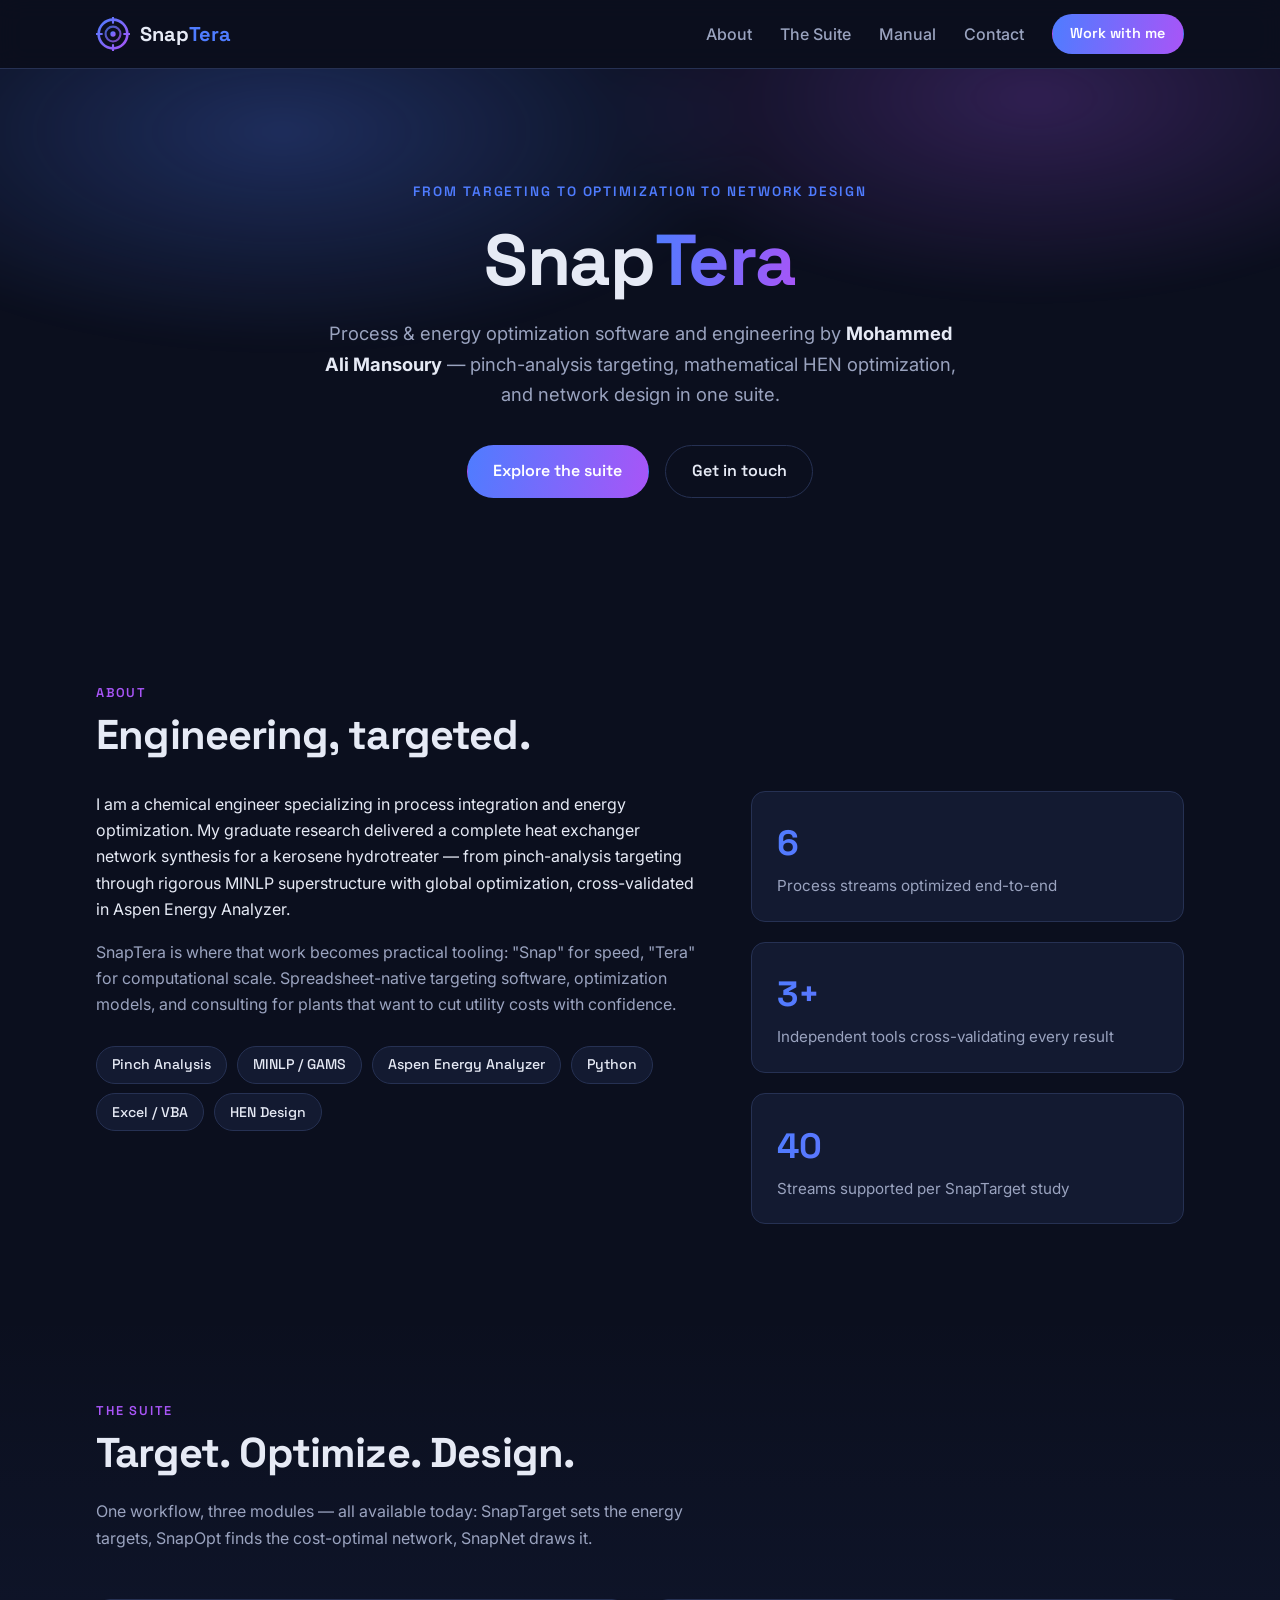
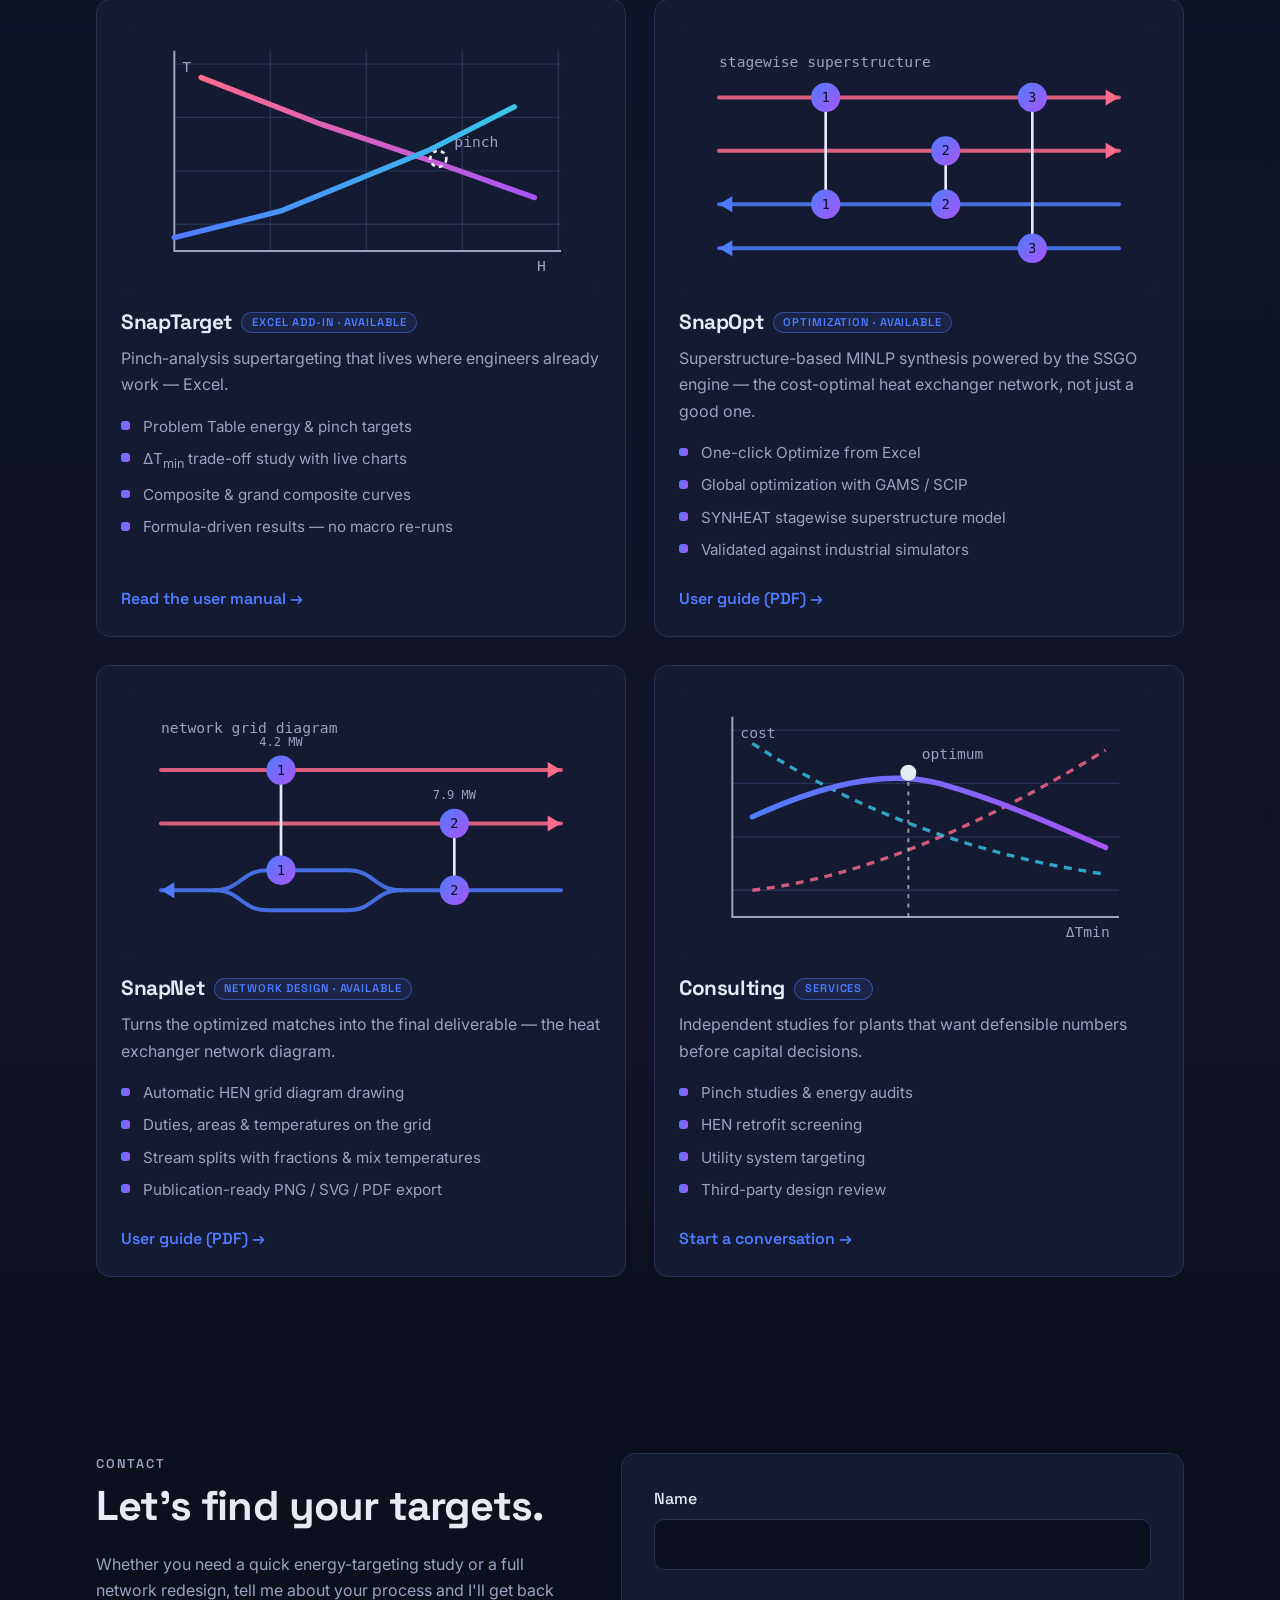
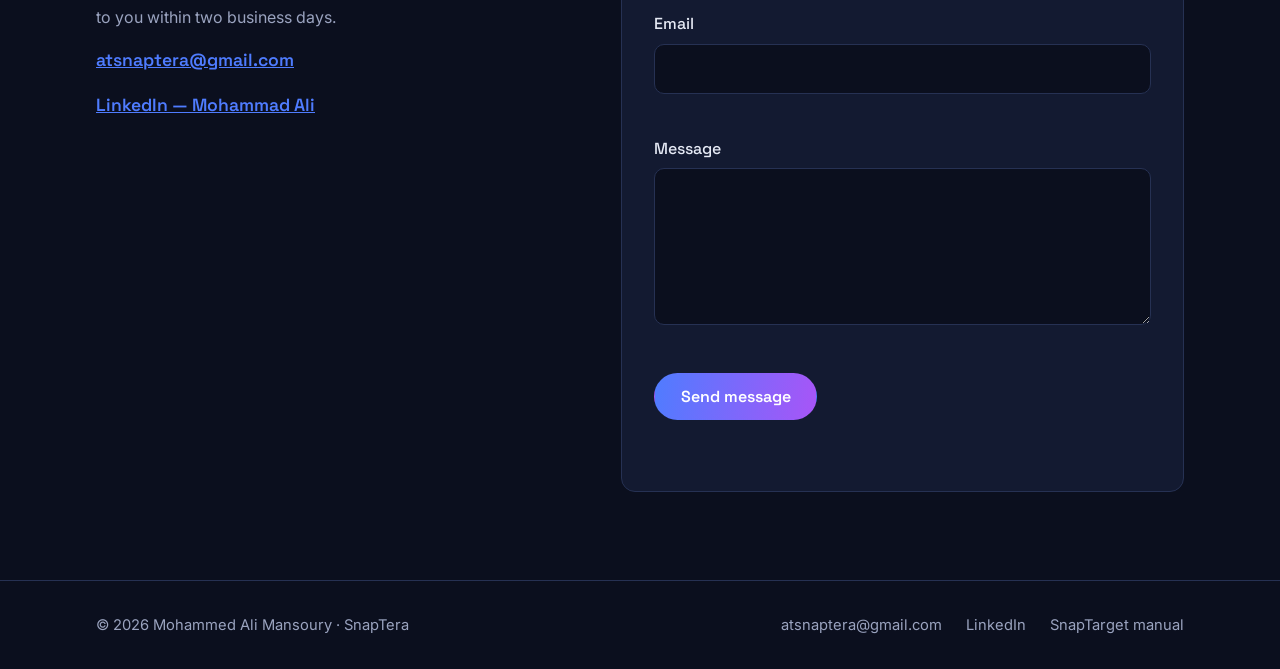
==== commit 93d13467: "SnapOpt & SnapNet now Available: PDF user guides + updated suite cards - downloads/SnapOpt_User_Guid" ====
--- a/index.html
+++ b/index.html
@@ -128,8 +128,9 @@
         <p class="section-kicker reveal">The Suite</p>
         <h2 class="section-title reveal" id="suite-title">Target. Optimize. Design.</h2>
         <p class="section-lead reveal">
-          One workflow, three modules: SnapTarget sets the energy targets,
-          SnapOpt finds the cost-optimal network, SnapNet draws it.
+          One workflow, three modules — all available today: SnapTarget sets
+          the energy targets, SnapOpt finds the cost-optimal network,
+          SnapNet draws it.
         </p>
 
         <div class="cards cards-2x2">
@@ -150,29 +151,29 @@
           <!-- SnapOpt -->
           <article class="card reveal">
             <img class="card-art" src="img/ssgo.svg" alt="Illustration of a heat exchanger network superstructure" width="360" height="200">
-            <h3 class="card-title">SnapOpt <span class="tag">Optimization · In development</span></h3>
+            <h3 class="card-title">SnapOpt <span class="tag">Optimization · Available</span></h3>
             <p>Superstructure-based MINLP synthesis powered by the SSGO engine — the cost-optimal heat exchanger network, not just a good one.</p>
             <ul class="card-list">
+              <li>One-click Optimize from Excel</li>
+              <li>Global optimization with GAMS / SCIP</li>
               <li>SYNHEAT stagewise superstructure model</li>
-              <li>Global optimization with GAMS / SCIP</li>
-              <li>Simultaneous energy–area–units trade-off</li>
               <li>Validated against industrial simulators</li>
             </ul>
-            <a class="card-link" href="#contact">Get early access <span aria-hidden="true">→</span></a>
+            <a class="card-link" href="downloads/SnapOpt_User_Guide.pdf">User guide (PDF) <span aria-hidden="true">→</span></a>
           </article>
 
           <!-- SnapNet -->
           <article class="card reveal">
             <img class="card-art" src="img/snapnet.svg" alt="Illustration of a heat exchanger network grid diagram" width="360" height="200">
-            <h3 class="card-title">SnapNet <span class="tag">Network Design · In development</span></h3>
+            <h3 class="card-title">SnapNet <span class="tag">Network Design · Available</span></h3>
             <p>Turns the optimized matches into the final deliverable — the heat exchanger network diagram.</p>
             <ul class="card-list">
               <li>Automatic HEN grid diagram drawing</li>
               <li>Duties, areas &amp; temperatures on the grid</li>
-              <li>Stream splits and utility exchangers</li>
-              <li>Publication-ready figure export</li>
-            </ul>
-            <a class="card-link" href="#contact">Follow the roadmap <span aria-hidden="true">→</span></a>
+              <li>Stream splits with fractions &amp; mix temperatures</li>
+              <li>Publication-ready PNG / SVG / PDF export</li>
+            </ul>
+            <a class="card-link" href="downloads/SnapNet_User_Guide.pdf">User guide (PDF) <span aria-hidden="true">→</span></a>
           </article>
 
           <!-- Consulting -->
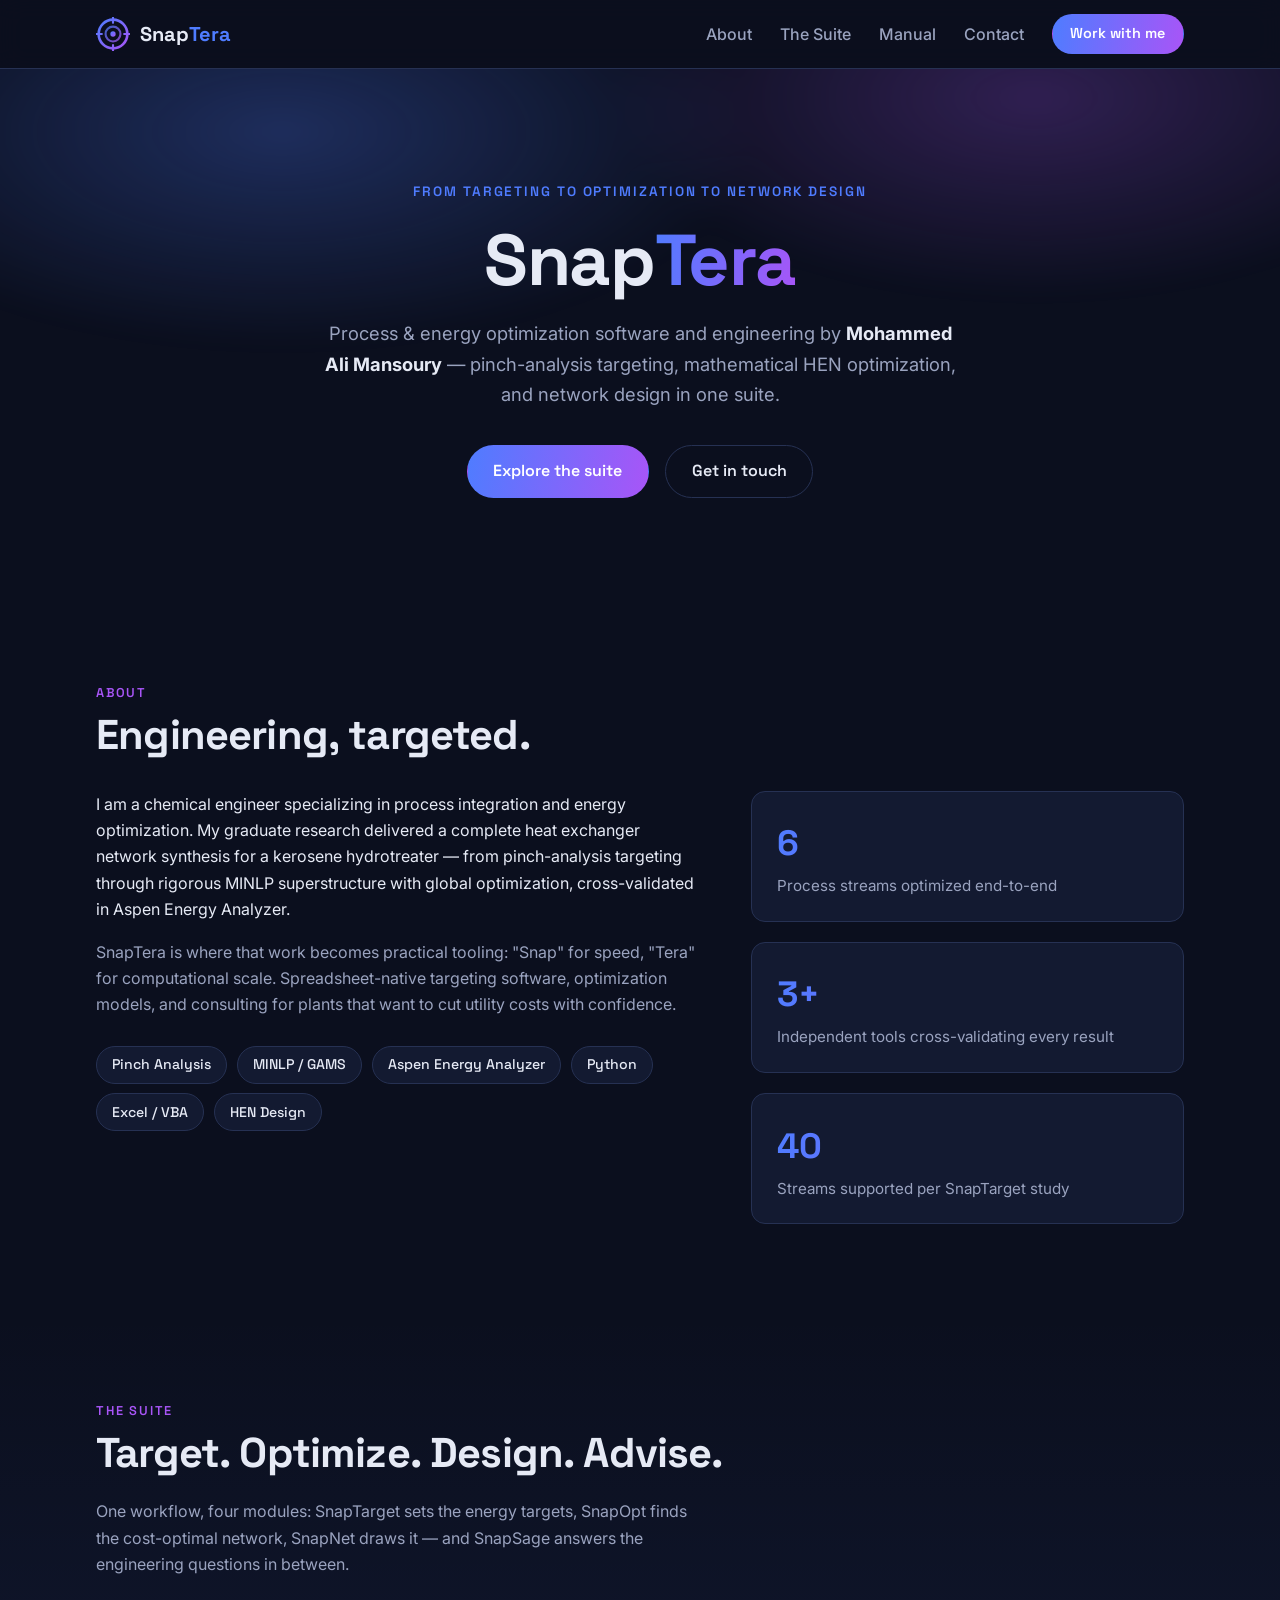
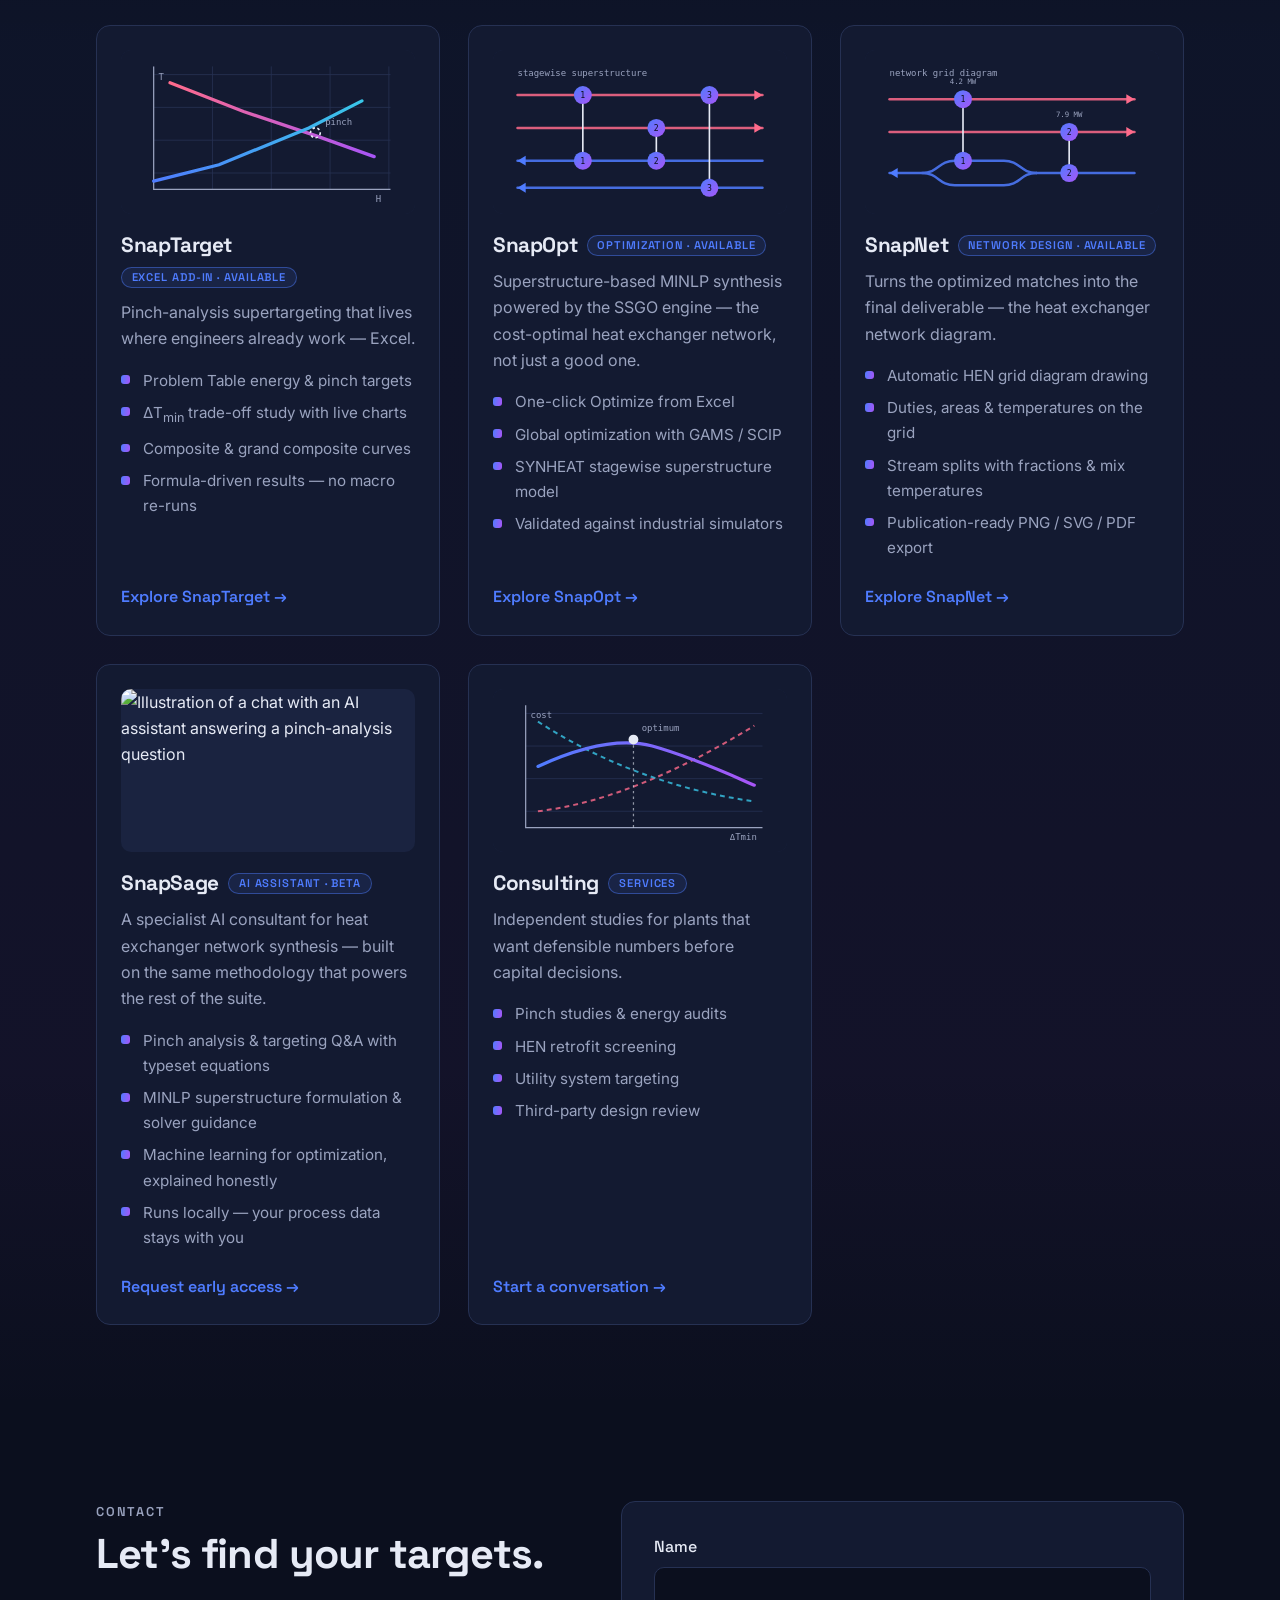
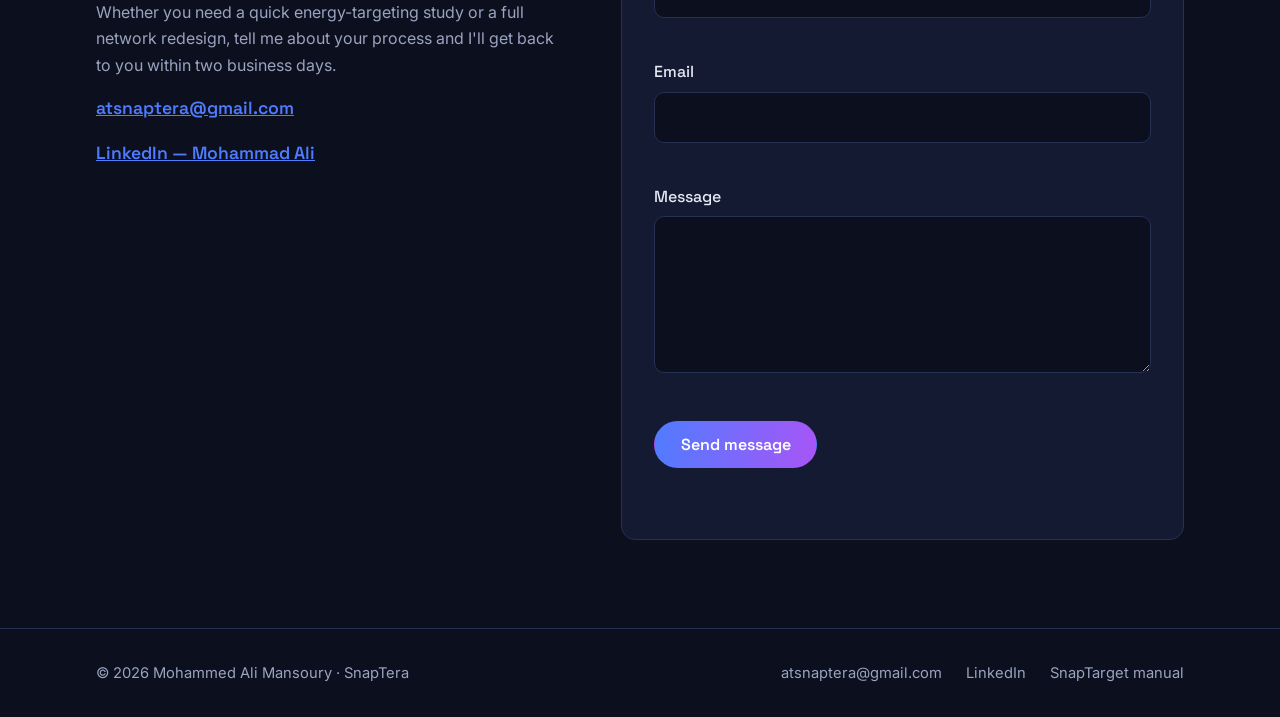
==== commit 0290b20a: "Add files via upload" ====
--- a/index.html
+++ b/index.html
@@ -1,16 +1,16 @@
 <!DOCTYPE html>
-<html lang="en">
+<html lang="en" class="no-js">
 <head>
   <meta charset="UTF-8">
   <meta name="viewport" content="width=device-width, initial-scale=1.0">
-  <meta name="description" content="SnapTera — process &amp; energy optimization software and engineering by Mohammed Ali Mansoury. SnapTarget pinch-analysis Excel add-in, SnapOpt HEN optimization, SnapNet network design.">
+  <meta name="description" content="SnapTera — process &amp; energy optimization software and engineering by Mohammed Ali Mansoury. SnapTarget pinch-analysis Excel add-in, SnapOpt HEN optimization, SnapNet network design, SnapSage AI assistant.">
   <title>SnapTera — From Targeting to Optimization to Network Design</title>
 
   <!-- Social link previews -->
   <meta property="og:type" content="website">
   <meta property="og:url" content="https://mohammad-ali02.github.io/snaptera/">
   <meta property="og:title" content="SnapTera — From Targeting to Optimization to Network Design">
-  <meta property="og:description" content="The SnapTera suite: SnapTarget pinch-analysis targeting in Excel, SnapOpt superstructure HEN optimization, and SnapNet network design — cost-optimal energy systems, engineered.">
+  <meta property="og:description" content="The SnapTera suite: SnapTarget pinch-analysis targeting in Excel, SnapOpt superstructure HEN optimization, SnapNet network design, and the SnapSage AI assistant — cost-optimal energy systems, engineered.">
   <meta property="og:image" content="https://mohammad-ali02.github.io/snaptera/img/og-image.png">
   <meta property="og:image:width" content="1200">
   <meta property="og:image:height" content="630">
@@ -126,14 +126,14 @@
     <section class="section section-alt" id="suite" aria-labelledby="suite-title">
       <div class="container">
         <p class="section-kicker reveal">The Suite</p>
-        <h2 class="section-title reveal" id="suite-title">Target. Optimize. Design.</h2>
+        <h2 class="section-title reveal" id="suite-title">Target. Optimize. Design. Advise.</h2>
         <p class="section-lead reveal">
-          One workflow, three modules — all available today: SnapTarget sets
-          the energy targets, SnapOpt finds the cost-optimal network,
-          SnapNet draws it.
+          One workflow, four modules: SnapTarget sets the energy targets,
+          SnapOpt finds the cost-optimal network, SnapNet draws it — and
+          SnapSage answers the engineering questions in between.
         </p>
 
-        <div class="cards cards-2x2">
+        <div class="cards">
           <!-- SnapTarget -->
           <article class="card reveal">
             <img class="card-art" src="img/supertarget.svg" alt="Illustration of composite curves and a trade-off chart" width="360" height="200">
@@ -145,7 +145,7 @@
               <li>Composite &amp; grand composite curves</li>
               <li>Formula-driven results — no macro re-runs</li>
             </ul>
-            <a class="card-link" href="manual.html">Read the user manual <span aria-hidden="true">→</span></a>
+            <a class="card-link" href="snaptarget.html">Explore SnapTarget <span aria-hidden="true">→</span></a>
           </article>
 
           <!-- SnapOpt -->
@@ -159,7 +159,7 @@
               <li>SYNHEAT stagewise superstructure model</li>
               <li>Validated against industrial simulators</li>
             </ul>
-            <a class="card-link" href="downloads/SnapOpt_User_Guide.pdf">User guide (PDF) <span aria-hidden="true">→</span></a>
+            <a class="card-link" href="snapopt.html">Explore SnapOpt <span aria-hidden="true">→</span></a>
           </article>
 
           <!-- SnapNet -->
@@ -173,7 +173,21 @@
               <li>Stream splits with fractions &amp; mix temperatures</li>
               <li>Publication-ready PNG / SVG / PDF export</li>
             </ul>
-            <a class="card-link" href="downloads/SnapNet_User_Guide.pdf">User guide (PDF) <span aria-hidden="true">→</span></a>
+            <a class="card-link" href="snapnet.html">Explore SnapNet <span aria-hidden="true">→</span></a>
+          </article>
+
+          <!-- SnapSage -->
+          <article class="card reveal">
+            <img class="card-art" src="img/snapsage.svg" alt="Illustration of a chat with an AI assistant answering a pinch-analysis question" width="360" height="200">
+            <h3 class="card-title">SnapSage <span class="tag">AI Assistant · Beta</span></h3>
+            <p>A specialist AI consultant for heat exchanger network synthesis — built on the same methodology that powers the rest of the suite.</p>
+            <ul class="card-list">
+              <li>Pinch analysis &amp; targeting Q&amp;A with typeset equations</li>
+              <li>MINLP superstructure formulation &amp; solver guidance</li>
+              <li>Machine learning for optimization, explained honestly</li>
+              <li>Runs locally — your process data stays with you</li>
+            </ul>
+            <a class="card-link" href="#contact">Request early access <span aria-hidden="true">→</span></a>
           </article>
 
           <!-- Consulting -->
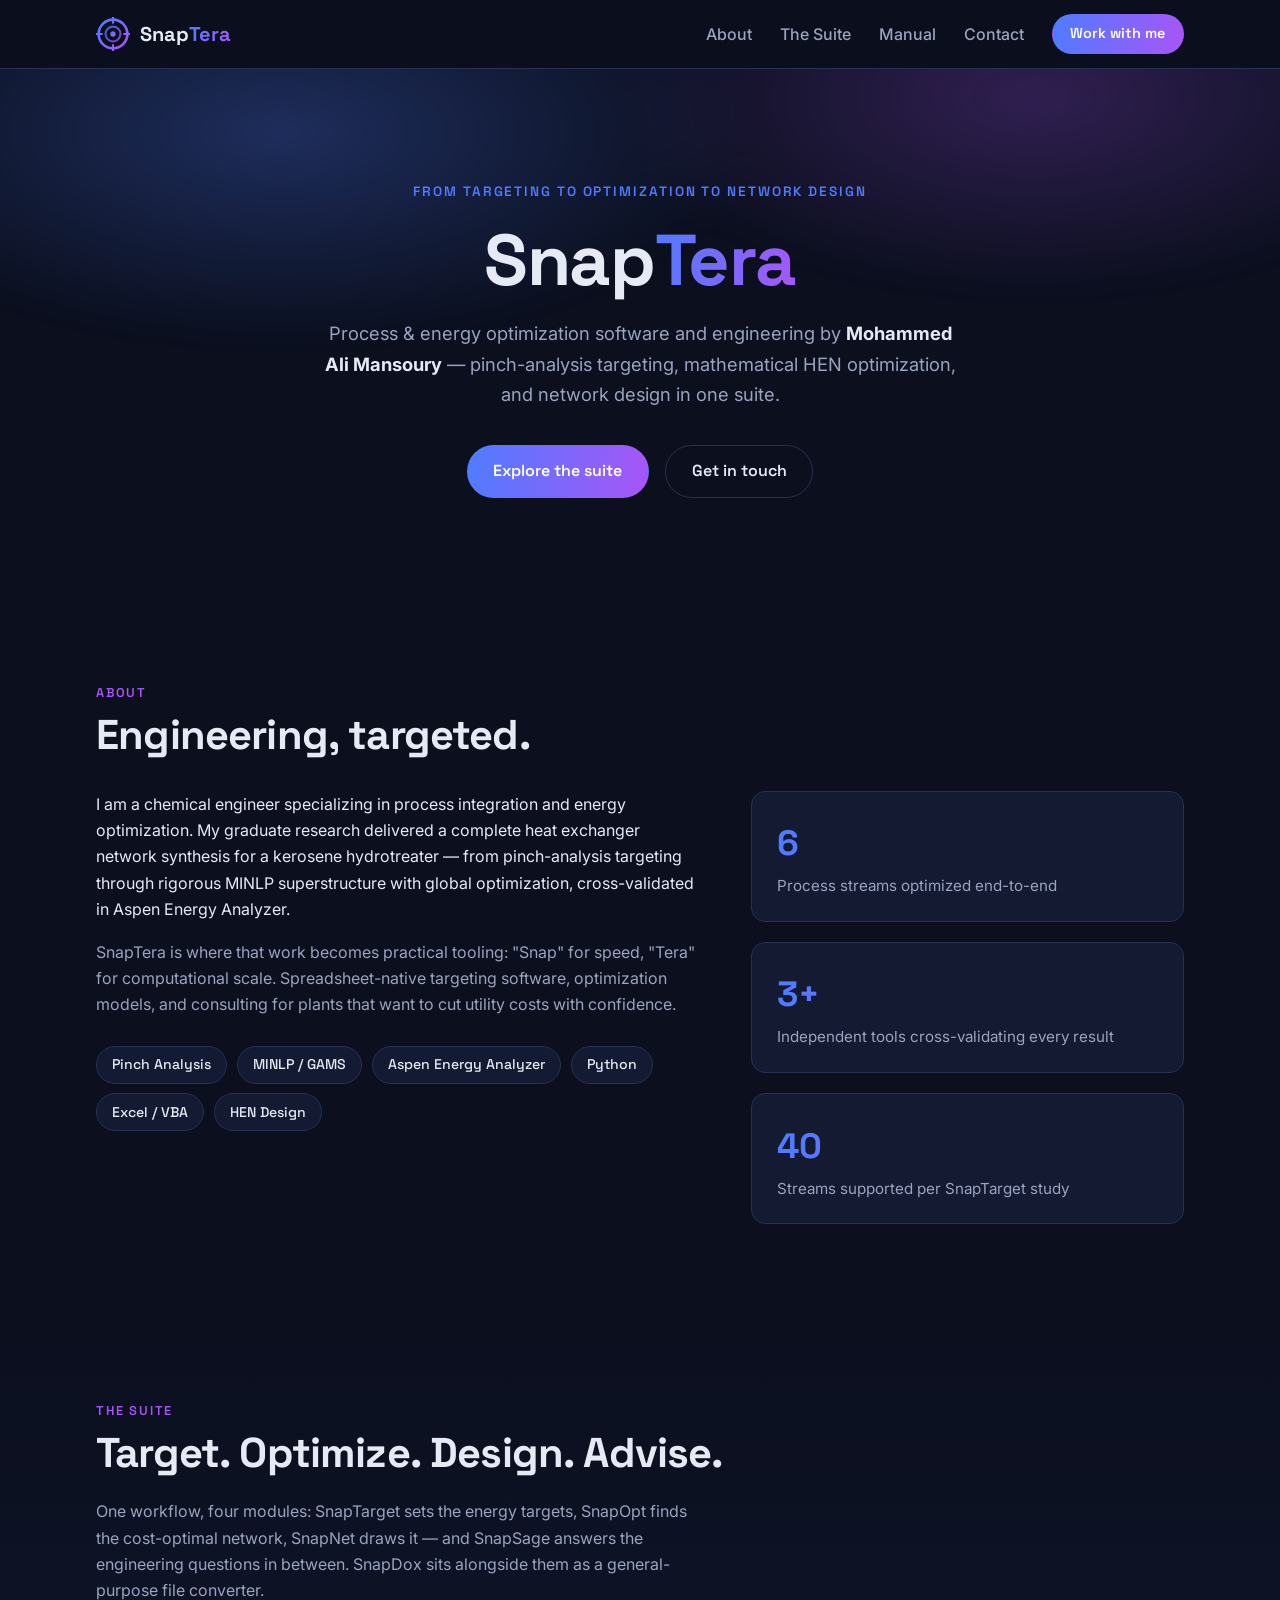
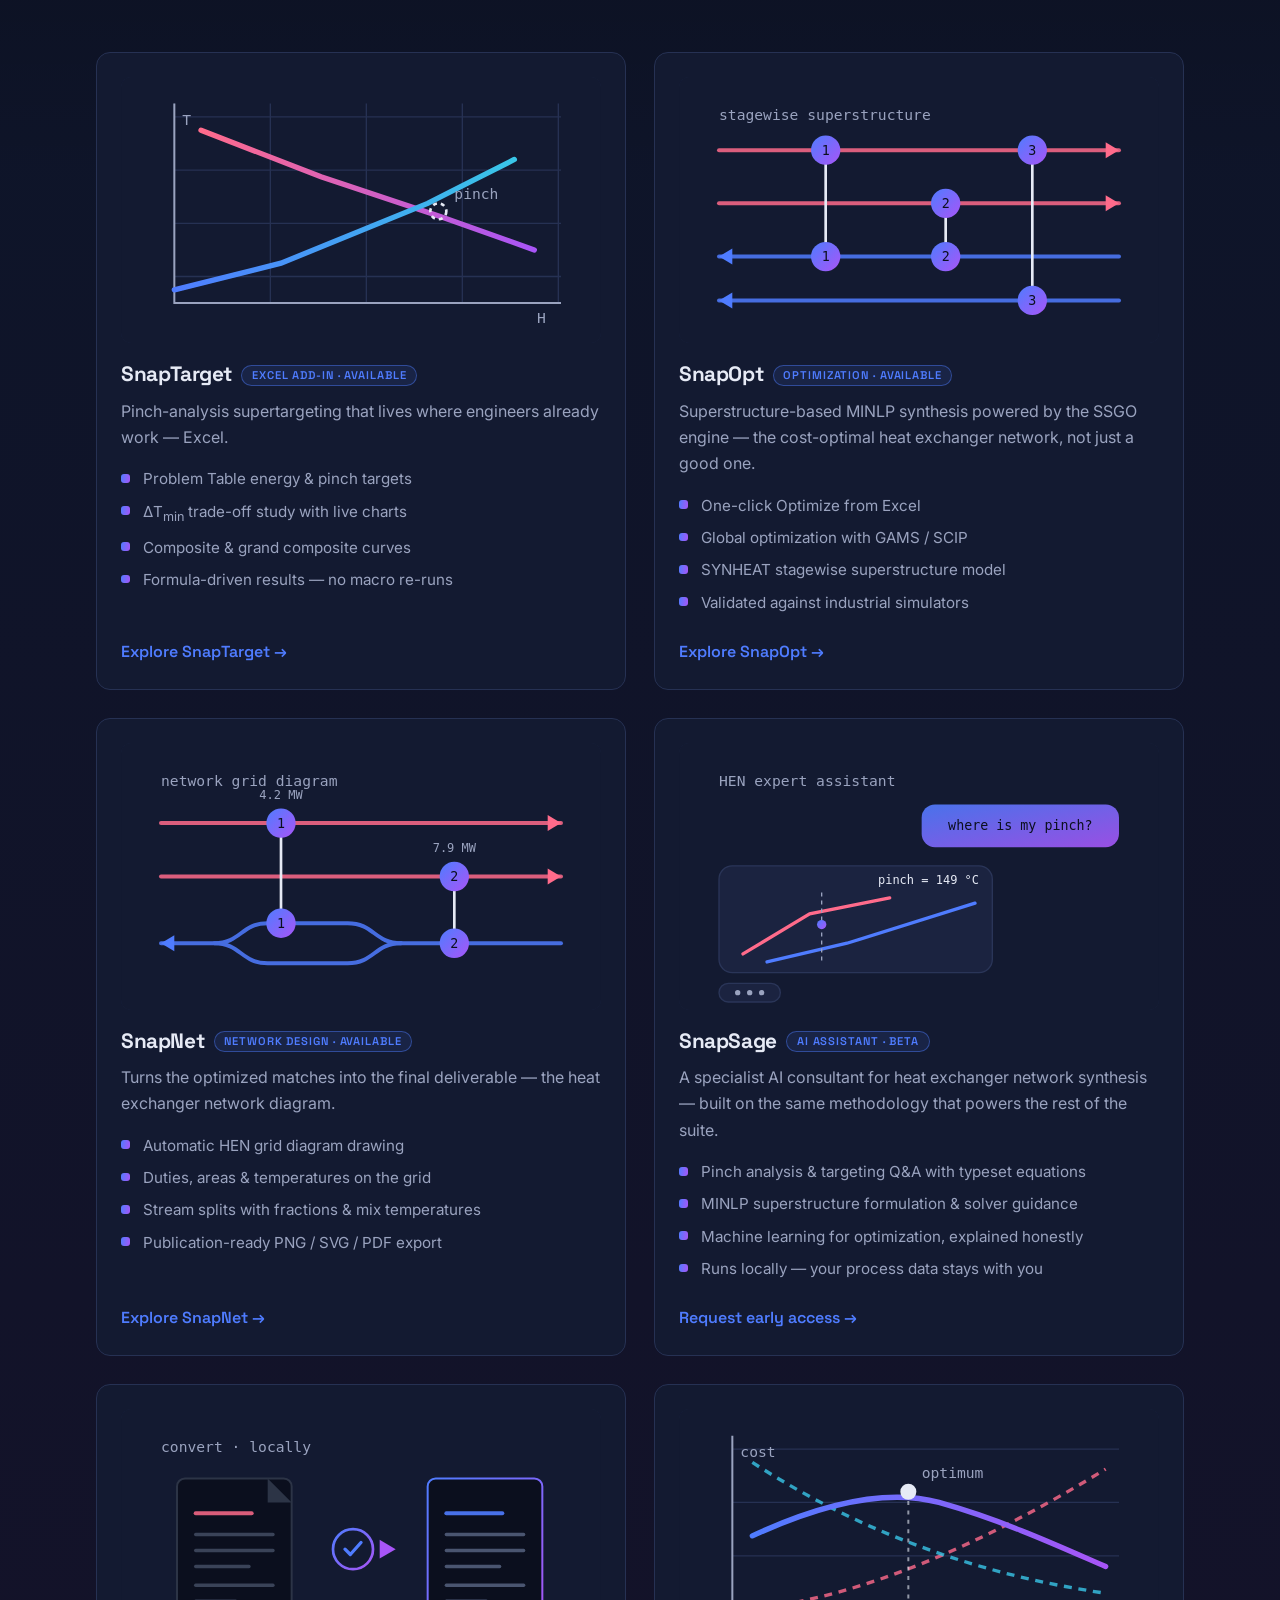
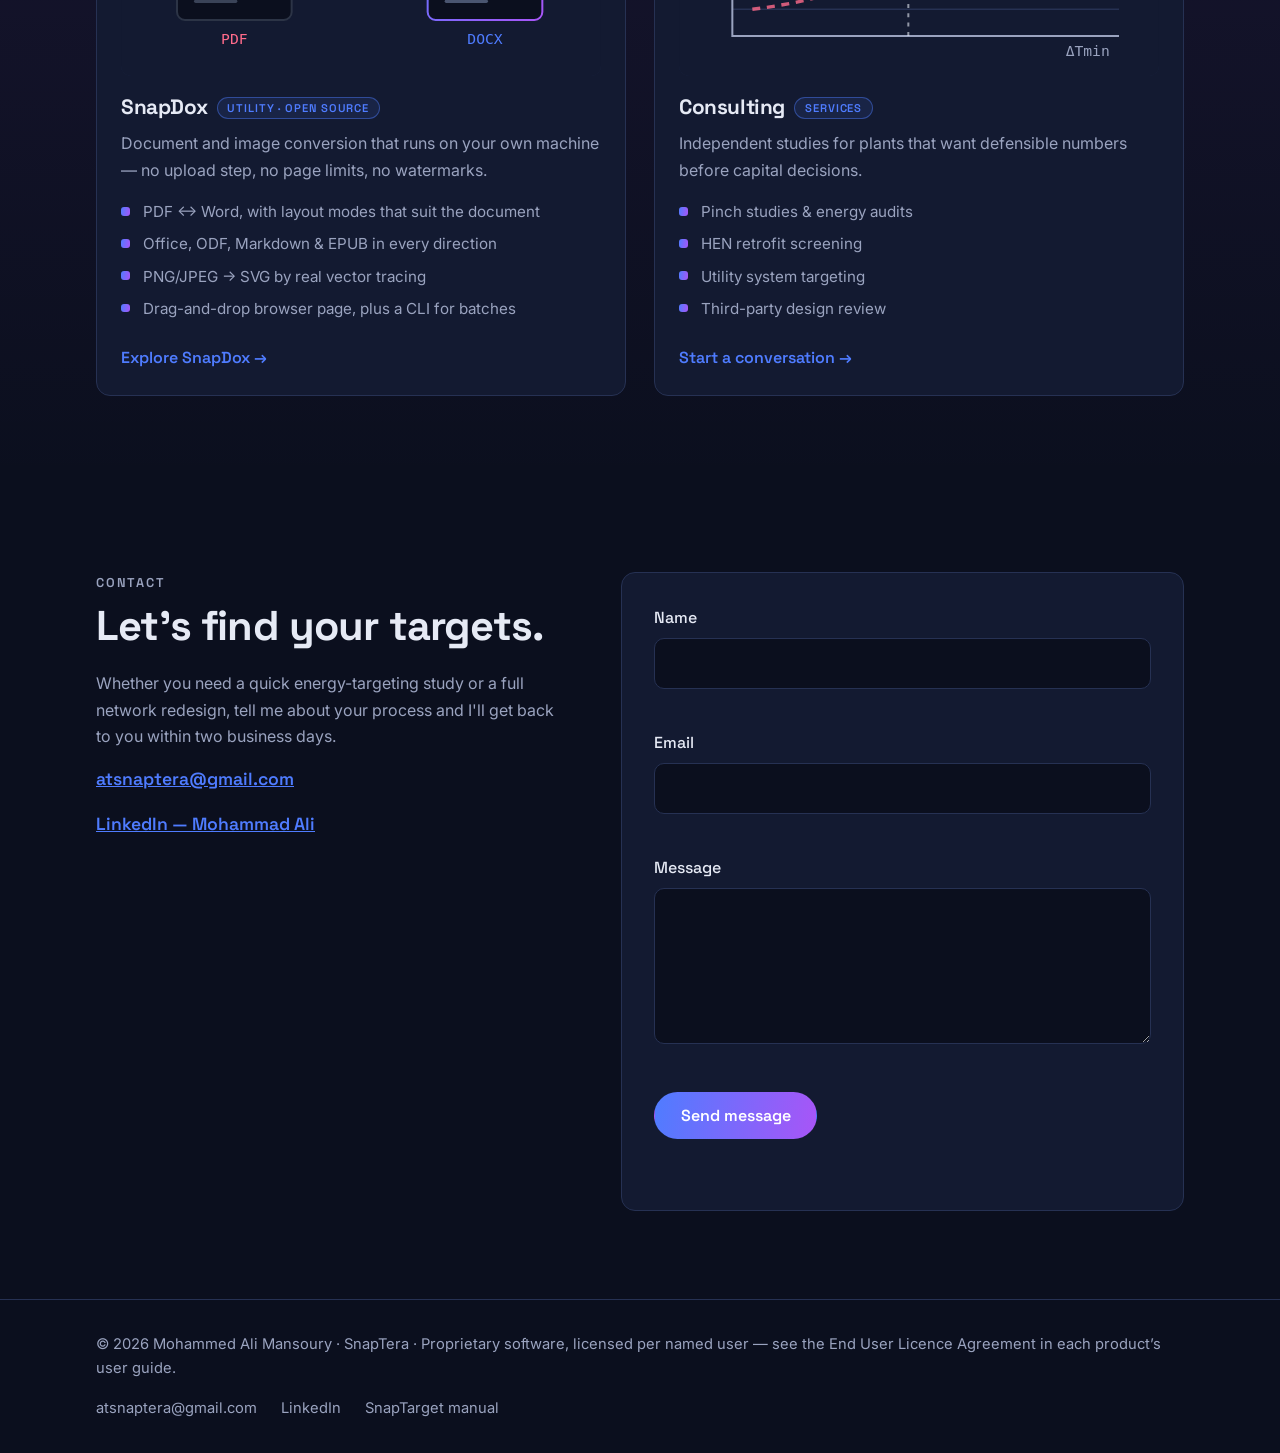
==== commit 02daadc2: "Add SnapDox to the suite, and the EULA line to every footer SnapDox is a local document and image co" ====
--- a/index.html
+++ b/index.html
@@ -130,7 +130,8 @@
         <p class="section-lead reveal">
           One workflow, four modules: SnapTarget sets the energy targets,
           SnapOpt finds the cost-optimal network, SnapNet draws it — and
-          SnapSage answers the engineering questions in between.
+          SnapSage answers the engineering questions in between. SnapDox sits
+          alongside them as a general-purpose file converter.
         </p>
 
         <div class="cards">
@@ -188,6 +189,20 @@
               <li>Runs locally — your process data stays with you</li>
             </ul>
             <a class="card-link" href="#contact">Request early access <span aria-hidden="true">→</span></a>
+          </article>
+
+          <!-- SnapDox -->
+          <article class="card reveal">
+            <img class="card-art" src="img/snapdox.svg" alt="Illustration of a PDF page being converted into a Word document" width="360" height="200">
+            <h3 class="card-title">SnapDox <span class="tag">Utility · Open source</span></h3>
+            <p>Document and image conversion that runs on your own machine — no upload step, no page limits, no watermarks.</p>
+            <ul class="card-list">
+              <li>PDF ↔ Word, with layout modes that suit the document</li>
+              <li>Office, ODF, Markdown &amp; EPUB in every direction</li>
+              <li>PNG/JPEG → SVG by real vector tracing</li>
+              <li>Drag-and-drop browser page, plus a CLI for batches</li>
+            </ul>
+            <a class="card-link" href="snapdox.html">Explore SnapDox <span aria-hidden="true">→</span></a>
           </article>
 
           <!-- Consulting -->
@@ -252,7 +267,7 @@
   <!-- ============ FOOTER ============ -->
   <footer class="site-footer">
     <div class="container footer-inner">
-      <p>© 2026 Mohammed Ali Mansoury · SnapTera</p>
+      <p>© 2026 Mohammed Ali Mansoury · SnapTera · Proprietary software, licensed per named user — see the End User Licence Agreement in each product’s user guide.</p>
       <ul class="footer-links" aria-label="Contact links">
         <li><a href="mailto:atsnaptera@gmail.com">atsnaptera@gmail.com</a></li>
         <li><a href="https://www.linkedin.com/in/mohammad-ali-3b3852256" rel="me noopener" target="_blank">LinkedIn</a></li>
--- a/css/style.css
+++ b/css/style.css
@@ -143,7 +143,12 @@
   font-size: 1.25rem;
   color: var(--text);
 }
-.brand-accent { color: var(--primary); }
+.brand-accent {
+  background: var(--gradient);
+  -webkit-background-clip: text;
+  background-clip: text;
+  color: transparent;
+}
 
 .nav-menu {
   display: flex;
@@ -310,7 +315,7 @@
 /* ============ Cards ============ */
 .cards {
   display: grid;
-  grid-template-columns: repeat(3, 1fr);
+  grid-template-columns: repeat(2, 1fr);
   gap: 1.75rem;
 }
 
@@ -384,8 +389,91 @@
   text-decoration: none;
 }
 
-/* Four-card suite grid: 2x2 on desktop */
-.cards-2x2 { grid-template-columns: repeat(2, 1fr); }
+/* ============ Product pages ============ */
+.hero-title-sub { font-size: clamp(2rem, 5.5vw, 3.4rem); }
+
+.product-grid {
+  display: grid;
+  grid-template-columns: 1.15fr 1fr;
+  gap: 3rem;
+  align-items: center;
+  margin-top: 2rem;
+}
+.product-grid .card-list { margin-bottom: 0; font-size: 1rem; }
+
+.product-art {
+  width: 100%;
+  border-radius: var(--radius);
+  border: 1px solid var(--border);
+  background: var(--surface-2);
+}
+
+.file-hint {
+  color: var(--muted);
+  font-size: 0.85rem;
+  margin: 0.75rem 0 0;
+}
+
+.suite-strip {
+  display: grid;
+  grid-template-columns: repeat(3, 1fr);
+  gap: 1.25rem;
+  margin-top: 2rem;
+}
+.suite-step {
+  display: block;
+  background: var(--surface);
+  border: 1px solid var(--border);
+  border-radius: var(--radius);
+  padding: 1.1rem 1.3rem;
+  text-decoration: none;
+  color: var(--text);
+  transition: transform 0.25s, border-color 0.25s;
+}
+.suite-step:hover {
+  transform: translateY(-4px);
+  border-color: rgba(124, 104, 255, 0.55);
+  color: var(--text);
+}
+.suite-step[aria-current="page"] {
+  border-color: var(--primary);
+  background: rgba(79, 124, 255, 0.08);
+}
+.suite-step-kicker {
+  font-family: var(--font-head);
+  font-weight: 600;
+  letter-spacing: 0.12em;
+  text-transform: uppercase;
+  font-size: 0.72rem;
+  color: var(--accent);
+  margin: 0 0 0.25rem;
+}
+.suite-step-name {
+  font-family: var(--font-head);
+  font-weight: 600;
+  font-size: 1.05rem;
+  margin: 0 0 0.15rem;
+}
+.suite-step p:last-child {
+  color: var(--muted);
+  font-size: 0.88rem;
+  margin: 0;
+}
+
+@media (max-width: 768px) {
+  .product-grid { grid-template-columns: 1fr; gap: 2rem; }
+  .product-grid .product-art { order: -1; }
+  .suite-strip { grid-template-columns: 1fr; }
+}
+
+/* Odd card out (5th) sits centered on its own row while the grid is 2-wide */
+@media (min-width: 641px) {
+  .cards > .card:last-child:nth-child(odd) {
+    grid-column: 1 / -1;
+    justify-self: center;
+    width: calc(50% - 0.875rem);
+  }
+}
 
 /* ============ Manual page ============ */
 .manual-layout {
@@ -594,10 +682,6 @@
 }
 
 /* ============ Responsive ============ */
-@media (max-width: 1024px) {
-  .cards { grid-template-columns: repeat(2, 1fr); }
-}
-
 @media (max-width: 768px) {
   .nav-toggle { display: flex; }
 
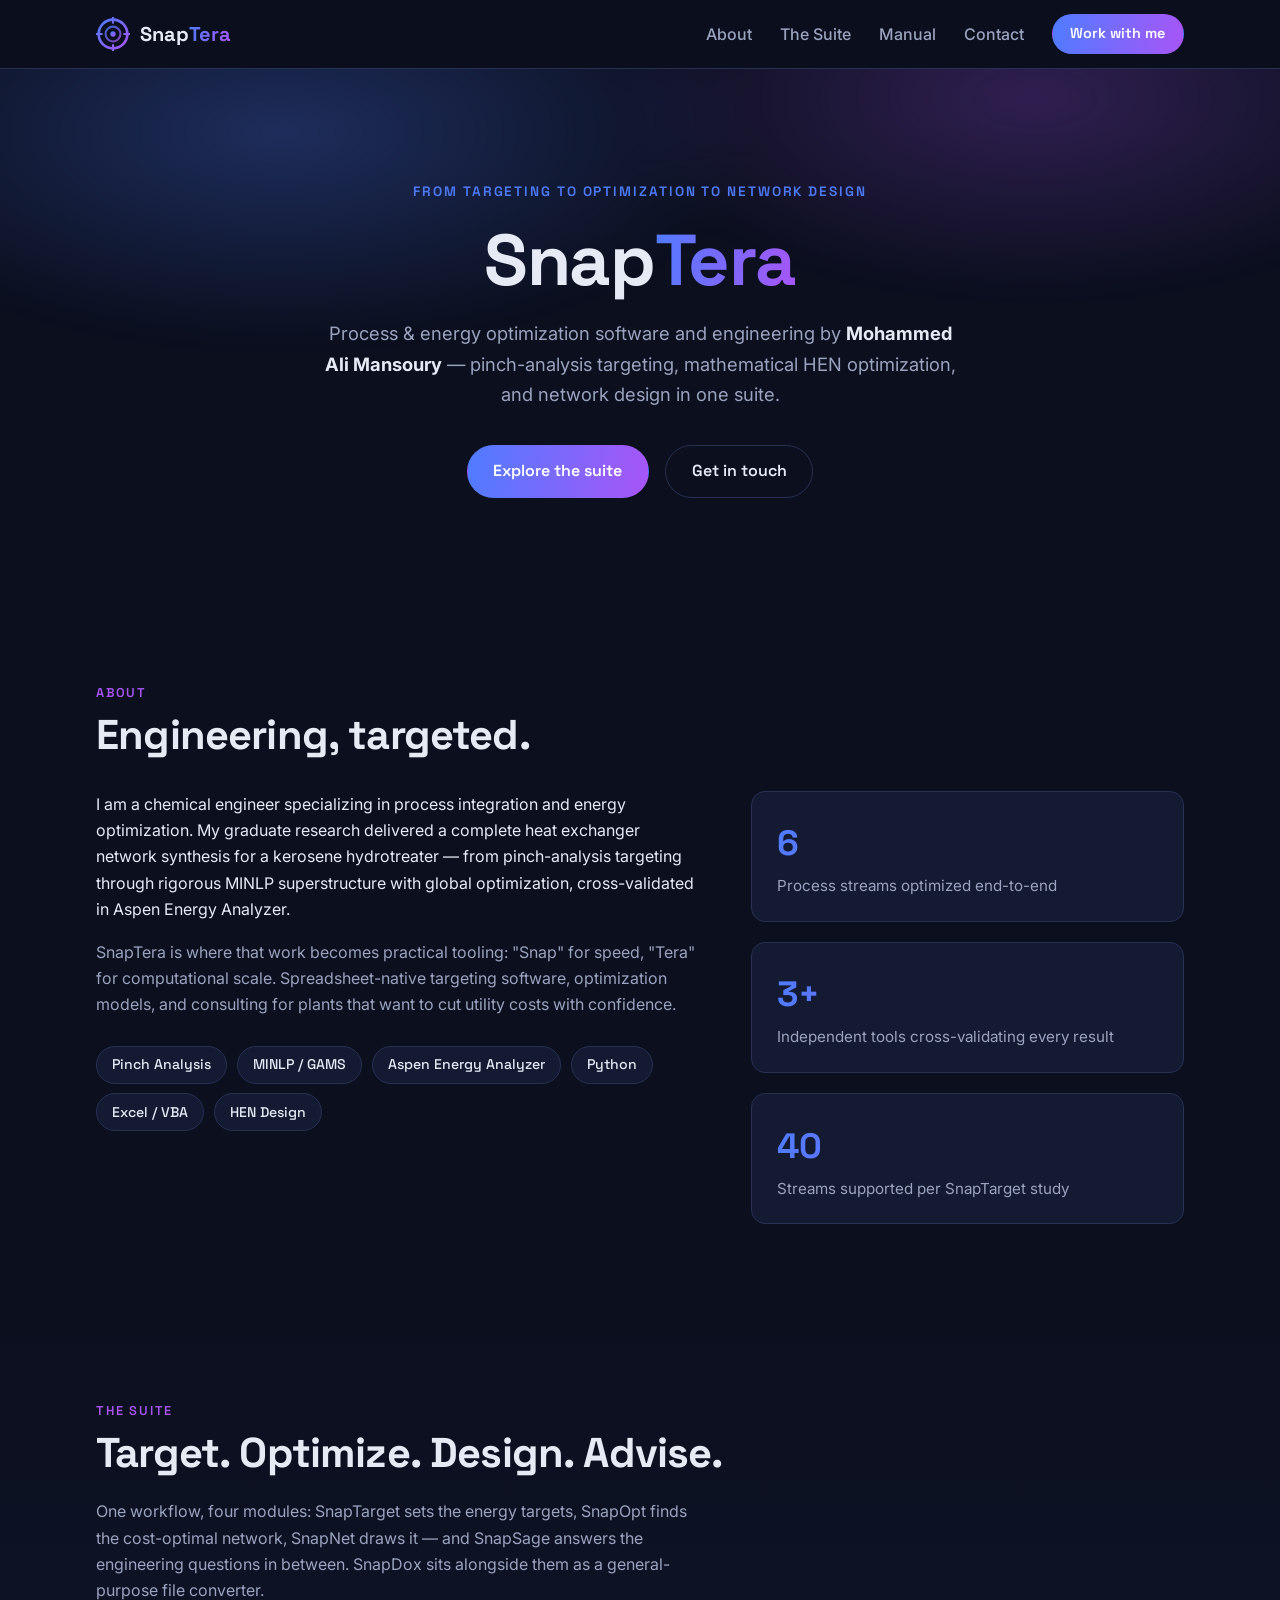
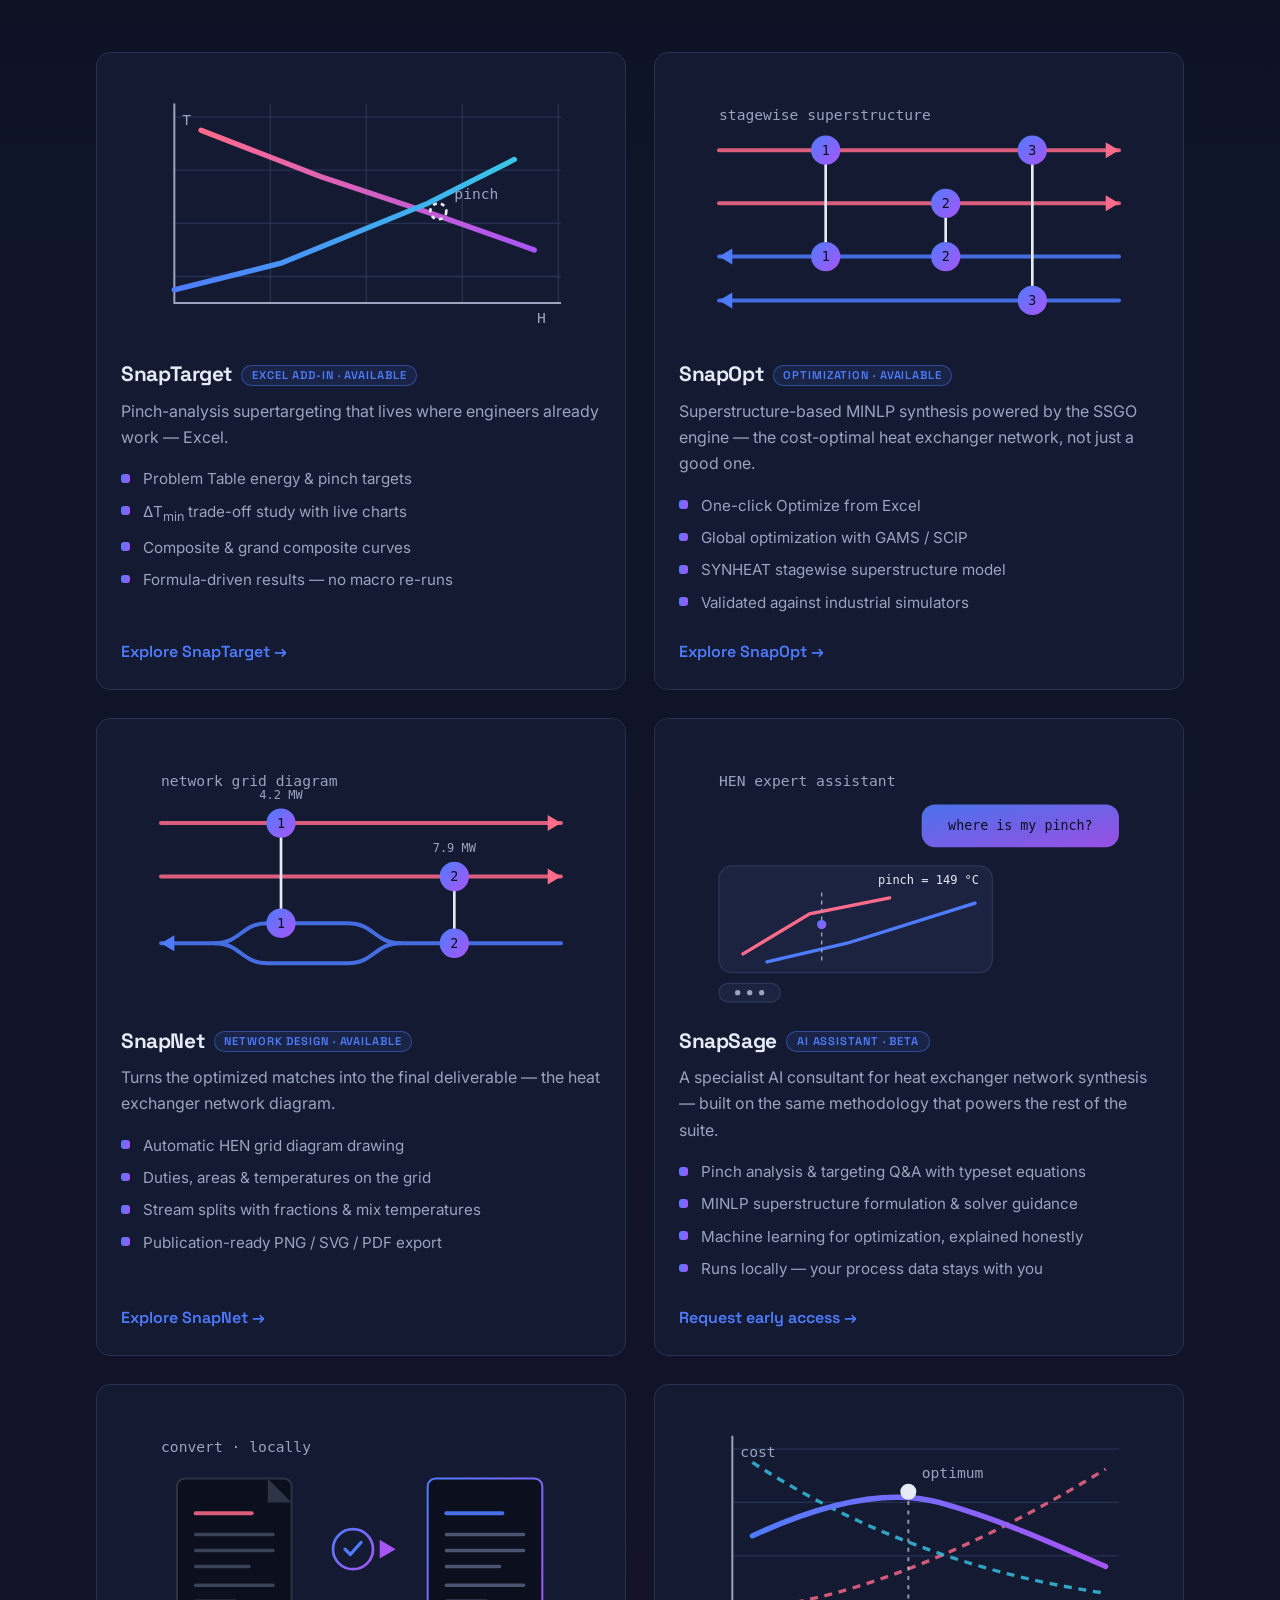
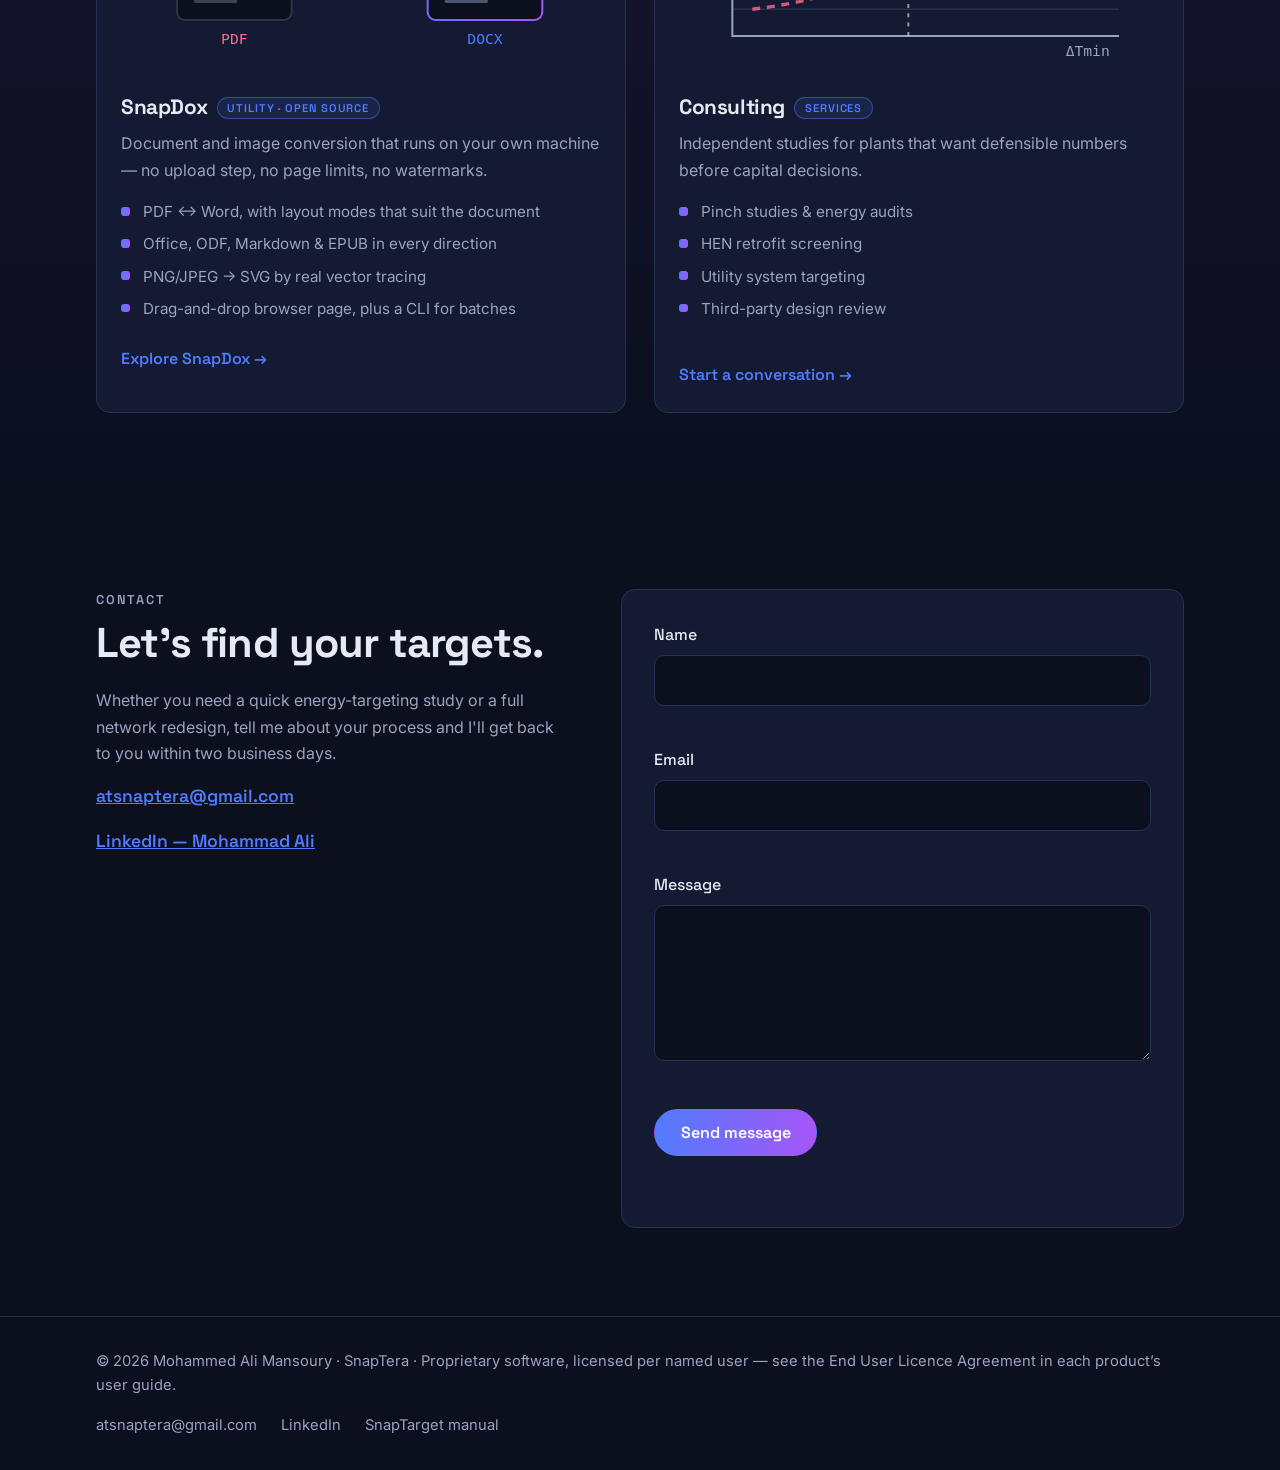
==== commit 66dcf88d: "Add a Launch button that opens SnapDox when it is running locally SnapDox is a program on the visito" ====
--- a/index.html
+++ b/index.html
@@ -202,7 +202,10 @@
               <li>PNG/JPEG → SVG by real vector tracing</li>
               <li>Drag-and-drop browser page, plus a CLI for batches</li>
             </ul>
-            <a class="card-link" href="snapdox.html">Explore SnapDox <span aria-hidden="true">→</span></a>
+            <p data-launch="unknown">
+              <a class="card-link" href="snapdox.html">Explore SnapDox <span aria-hidden="true">→</span></a>
+              <a class="card-link card-launch" href="http://localhost:5000" data-launch-link rel="noopener" target="_blank">Launch <span aria-hidden="true">↗</span></a>
+            </p>
           </article>
 
           <!-- Consulting -->
@@ -277,5 +280,6 @@
   </footer>
 
   <script src="js/main.js" defer></script>
+  <script src="js/launch.js" defer></script>
 </body>
 </html>
--- a/css/style.css
+++ b/css/style.css
@@ -714,3 +714,83 @@
   .contact-form { padding: 1.4rem; }
   .footer-inner { justify-content: center; text-align: center; }
 }
+
+/* ============ SnapDox launch state ============
+   SnapDox runs on the visitor's own machine, so the page reports whether it
+   is really running before the Launch button promises anything. States are
+   driven by data-launch, set from js/launch.js. */
+
+.launch-status {
+  display: flex;
+  align-items: center;
+  justify-content: center;
+  flex-wrap: wrap;
+  gap: 0.55rem;
+  margin-top: 1.1rem;
+  color: var(--muted);
+  font-size: 0.92rem;
+  text-align: center;
+}
+
+/* Only the message matching the current state shows. With JS disabled the
+   element keeps state "unknown", which reads as a plain factual line. */
+.launch-msg { display: none; }
+[data-launch="unknown"] .launch-msg-unknown,
+[data-launch="checking"] .launch-msg-checking,
+[data-launch="running"] .launch-msg-running,
+[data-launch="stopped"] .launch-msg-stopped { display: inline; }
+
+.launch-dot {
+  width: 8px;
+  height: 8px;
+  border-radius: 50%;
+  background: var(--muted);
+  flex: none;
+}
+[data-launch="running"] .launch-dot {
+  background: var(--success);
+  box-shadow: 0 0 0 4px rgba(79, 214, 165, 0.16);
+}
+[data-launch="stopped"] .launch-dot { background: var(--error); }
+[data-launch="checking"] .launch-dot { animation: launch-pulse 1.1s ease-in-out infinite; }
+
+@keyframes launch-pulse {
+  50% { opacity: 0.25; }
+}
+
+.launch-help {
+  width: min(100% - 2.5rem, 34rem);
+  margin: 1.25rem auto 0;
+  padding: 1.15rem 1.35rem;
+  border: 1px solid var(--border);
+  border-radius: var(--radius);
+  background: rgba(255, 255, 255, 0.02);
+  text-align: left;
+}
+.launch-help:focus { outline: 2px solid var(--accent); outline-offset: 3px; }
+.launch-help p { margin: 0 0 0.75rem; }
+.launch-help .file-hint { margin: 0.75rem 0 0; }
+
+.launch-cmd {
+  display: flex;
+  align-items: center;
+  justify-content: space-between;
+  gap: 0.75rem;
+  padding: 0.6rem 0.9rem;
+  border-radius: 10px;
+  background: #0b0f1e;
+  border: 1px solid var(--border);
+}
+.launch-cmd code {
+  font-family: ui-monospace, "Cascadia Code", Consolas, monospace;
+  color: var(--text);
+  font-size: 0.95rem;
+}
+
+/* Home-page card affordance — only meaningful once SnapDox answers. */
+.card-launch { display: none; }
+[data-launch="running"] .card-launch { display: inline-block; margin-left: 0.9rem; }
+
+@media (prefers-reduced-motion: reduce) {
+  [data-launch="checking"] .launch-dot { animation-duration: 3s; }
+}
